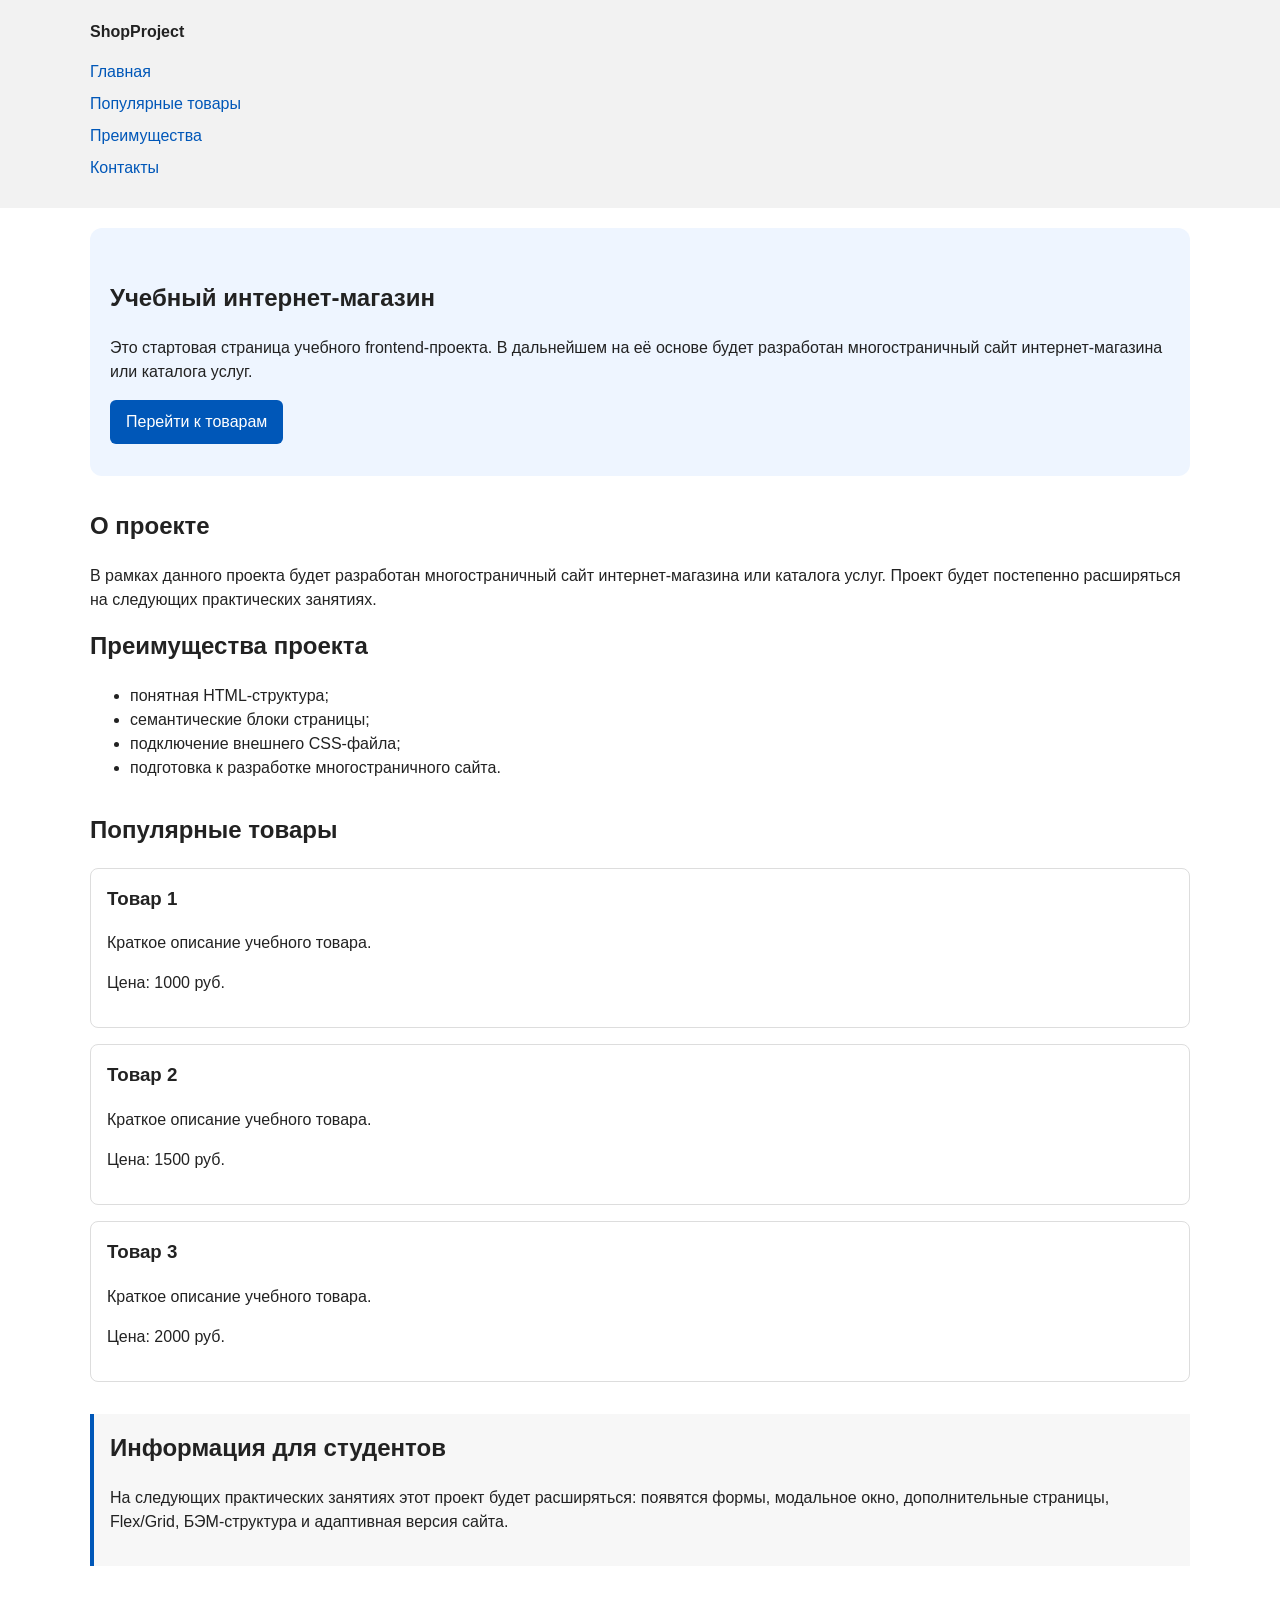
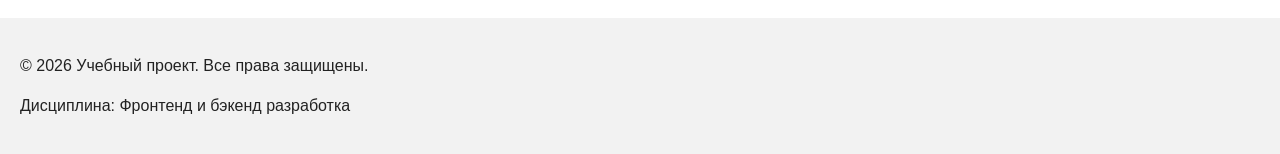
==== index.html @ 2867daa7 "feat: add semantic HTML structure and base CSS styles" ====
<!DOCTYPE html>
<html lang="ru">
<head>
  <meta charset="UTF-8">
  <meta name="viewport" content="width=device-width, initial-scale=1.0">
  <title>Учебный интернет-магазин</title>
  <link rel="stylesheet" href="css/style.css">
</head>
<body>

  <header>
    <div class="site-header">
      <a class="site-logo" href="index.html">ShopProject</a>
      <nav class="site-nav" aria-label="Основная навигация">
        <ul class="site-nav__list">
          <li><a href="index.html">Главная</a></li>
          <li><a href="#popular">Популярные товары</a></li>
          <li><a href="#advantages">Преимущества</a></li>
          <li><a href="#contacts">Контакты</a></li>
        </ul>
      </nav>
    </div>
  </header>

  <main>

    <section class="hero">
      <h1>Учебный интернет-магазин</h1>
      <p>
        Это стартовая страница учебного frontend-проекта.
        В дальнейшем на её основе будет разработан многостраничный сайт
        интернет-магазина или каталога услуг.
      </p>
      <a class="button" href="#popular">Перейти к товарам</a>
    </section>
    
    <section class="section">
      <h2>О проекте</h2>
      <p>
        В рамках данного проекта будет разработан многостраничный сайт
        интернет-магазина или каталога услуг. Проект будет постепенно
        расширяться на следующих практических занятиях.
      </p>

    <section class="section" id="advantages">
      <h2>Преимущества проекта</h2>
      <ul class="advantages-list">
        <li>понятная HTML-структура;</li>
        <li>семантические блоки страницы;</li>
        <li>подключение внешнего CSS-файла;</li>
        <li>подготовка к разработке многостраничного сайта.</li>
      </ul>
    </section>

    <section class="section" id="popular">
      <h2>Популярные товары</h2>

      <article class="product-card">
        <h3>Товар 1</h3>
        <p>Краткое описание учебного товара.</p>
        <p>Цена: 1000 руб.</p>
      </article>

      <article class="product-card">
        <h3>Товар 2</h3>
        <p>Краткое описание учебного товара.</p>
        <p>Цена: 1500 руб.</p>
      </article>

      <article class="product-card">
        <h3>Товар 3</h3>
        <p>Краткое описание учебного товара.</p>
        <p>Цена: 2000 руб.</p>
      </article>
    </section>

    <aside class="aside-info">
      <h2>Информация для студентов</h2>
      <p>
        На следующих практических занятиях этот проект будет расширяться:
        появятся формы, модальное окно, дополнительные страницы, Flex/Grid,
        БЭМ-структура и адаптивная версия сайта.
      </p>
    </aside>

  </main>

  <footer id="contacts">
    <p>&copy; 2026 Учебный проект. Все права защищены.</p>
    <p>Дисциплина: Фронтенд и бэкенд разработка</p>
  </footer>

</body>
</html>
---- css/style.css ----
/*
  Универсальное правило для всех элементов.
  border-box делает расчёт размеров более понятным:
  width включает content, padding и border.
*/
* {
  box-sizing: border-box;
}

/*
  Убираем стандартный внешний отступ браузера у body.
  Без этого вокруг страницы может появиться белая рамка.
*/
body {
  margin: 0;
  font-family: Arial, sans-serif;
  line-height: 1.5;
  color: #222222;
  background-color: #ffffff;
}

/*
  Задаём внутренние отступы для основных областей страницы.
*/
header,
main,
footer {
  padding: 20px;
}

/* Оформляем шапку страницы */
header {
  background-color: #f2f2f2;
}

/* Оформляем подвал страницы */
footer {
  background-color: #f2f2f2;
}


/* Ограничиваем ширину содержимого шапки */
.site-header {
  max-width: 1100px;
  margin: 0 auto;
}

/* Оформляем текстовый логотип */
.site-logo {
  font-weight: bold;
  text-decoration: none;
  color: #222222;
}

/* Убираем стандартные отступы и маркеры списка навигации */
.site-nav__list {
  padding: 0;
  margin: 16px 0 0;
  list-style: none;
}

/* Расстояние между пунктами меню */
.site-nav__list li {
  margin-bottom: 8px;
}

/* Оформляем ссылки меню */
.site-nav__list a {
  color: #0057b8;
  text-decoration: none;
}

/* Подчёркивание ссылки при наведении */
.site-nav__list a:hover {
  text-decoration: underline;
}


/* Hero-блок (первый экран) */
.hero {
  max-width: 1100px;
  margin: 0 auto 32px;
  padding: 32px 20px;
  background-color: #eef5ff;
  border-radius: 12px;
}

/* Общий класс для разделов страницы */
.section {
  max-width: 1100px;
  margin: 0 auto 32px;
}

/* Убираем лишний верхний отступ у заголовков разделов */
.section h2 {
  margin-top: 0;
}


.product-card {
  margin-bottom: 16px;
  padding: 16px;
  border: 1px solid #dddddd;
  border-radius: 8px;
  background-color: #ffffff;
}

.product-card h3 {
  margin-top: 0;
}

/* Кнопка-ссылка */
.button {
  display: inline-block;
  padding: 10px 16px;
  color: #ffffff;
  background-color: #0057b8;
  text-decoration: none;
  border-radius: 6px;
}

.button:hover {
  background-color: #003f86;
}

/* Блок дополнительной информации */
.aside-info {
  max-width: 1100px;
  margin: 0 auto 32px;
  padding: 16px;
  border-left: 4px solid #0057b8;
  background-color: #f7f7f7;
}
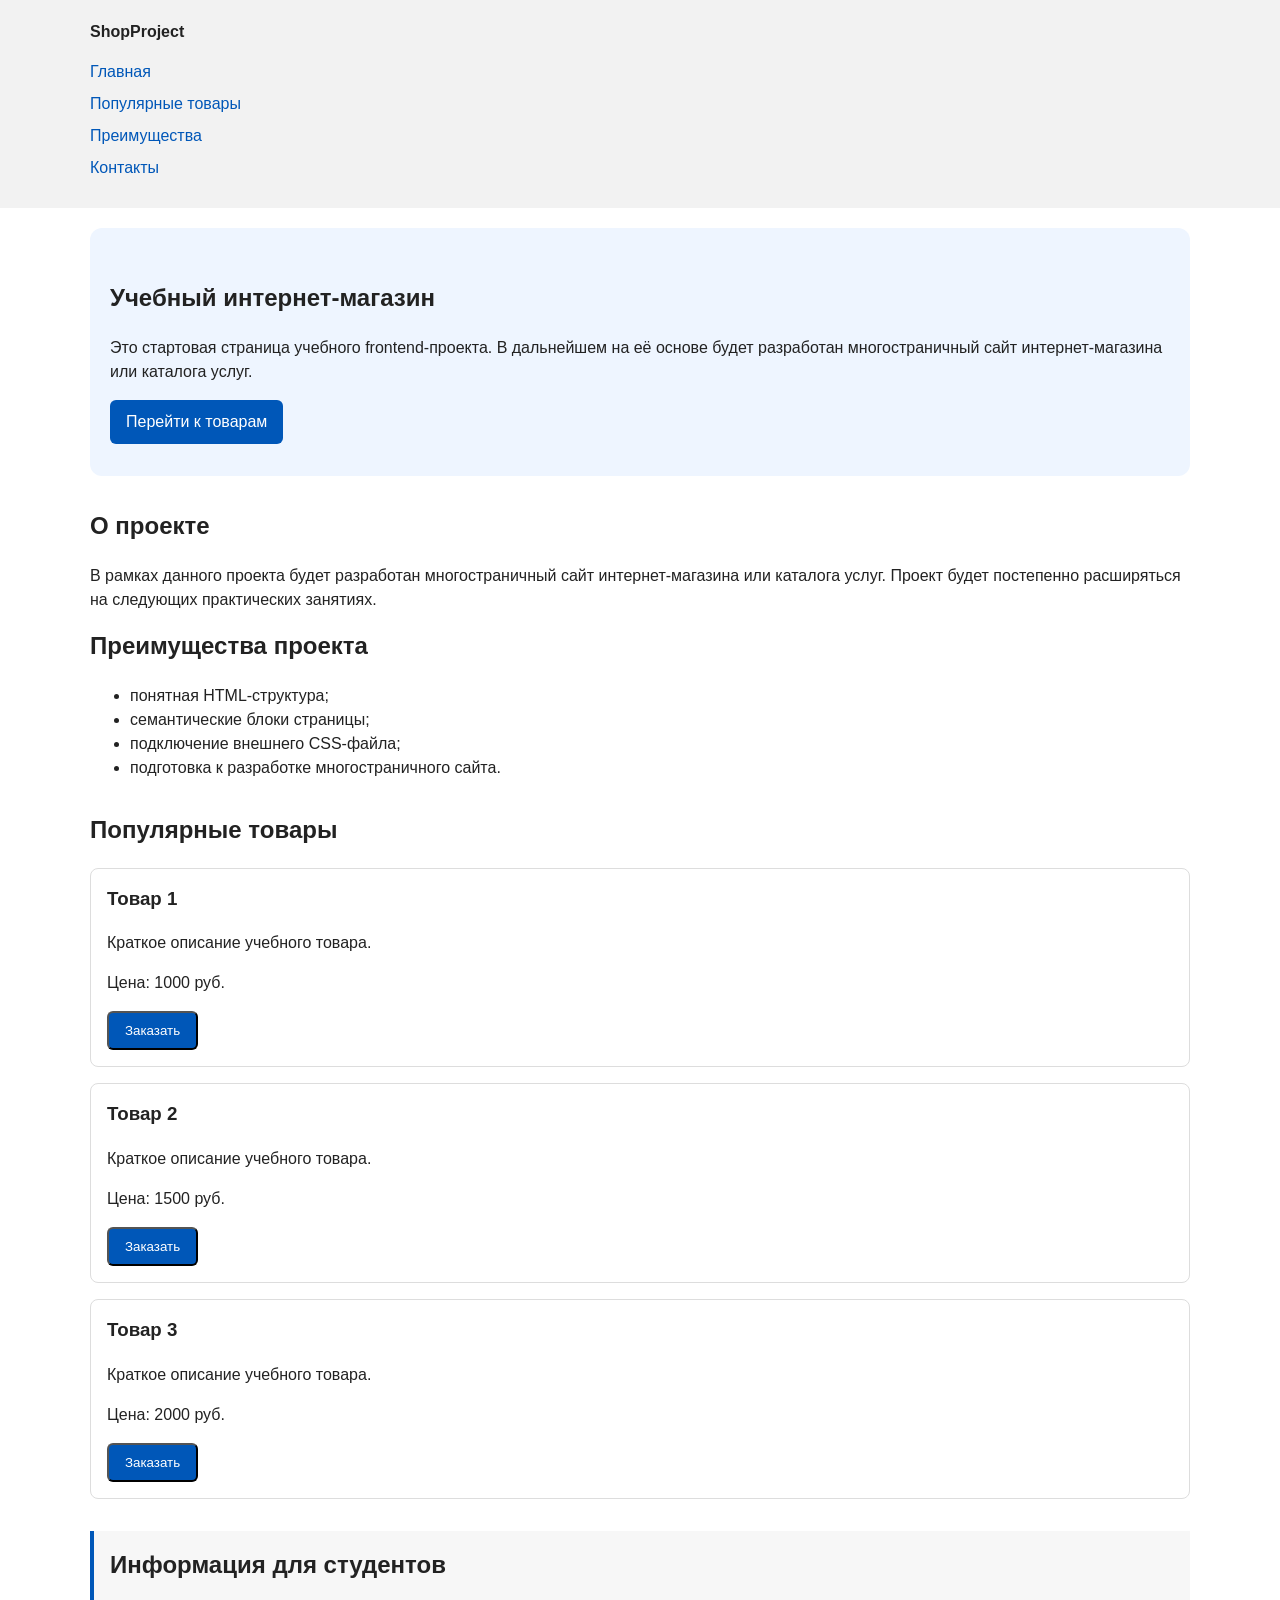
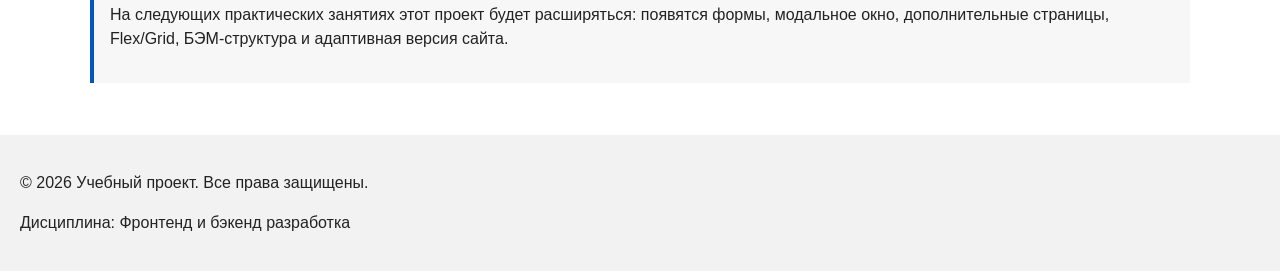
==== commit 625fadc0: "feat: add order form modal and validation" ====
--- a/index.html
+++ b/index.html
@@ -5,6 +5,7 @@
   <meta name="viewport" content="width=device-width, initial-scale=1.0">
   <title>Учебный интернет-магазин</title>
   <link rel="stylesheet" href="css/style.css">
+  <script src="js/main.js" defer></script>
 </head>
 <body>
 
@@ -55,22 +56,32 @@
     <section class="section" id="popular">
       <h2>Популярные товары</h2>
 
-      <article class="product-card">
+       <article class="product-card">
         <h3>Товар 1</h3>
         <p>Краткое описание учебного товара.</p>
         <p>Цена: 1000 руб.</p>
+        <button class="button product-card__button" type="button" data-product="Товар 1">
+          Заказать
+        </button>
+        
       </article>
 
       <article class="product-card">
         <h3>Товар 2</h3>
         <p>Краткое описание учебного товара.</p>
         <p>Цена: 1500 руб.</p>
+        <button class="button product-card__button" type="button" data-product="Товар 1">
+          Заказать
+        </button>
       </article>
 
       <article class="product-card">
         <h3>Товар 3</h3>
         <p>Краткое описание учебного товара.</p>
         <p>Цена: 2000 руб.</p>
+        <button class="button product-card__button" type="button" data-product="Товар 1">
+          Заказать
+        </button>
       </article>
     </section>
 
@@ -89,6 +100,103 @@
     <p>&copy; 2026 Учебный проект. Все права защищены.</p>
     <p>Дисциплина: Фронтенд и бэкенд разработка</p>
   </footer>
+    <dialog class="order-dialog" id="order-dialog" aria-labelledby="order-dialog-title">
+  <h2 id="order-dialog-title">Оформление заявки</h2>
+
+  <form class="order-form" id="order-form" action="#" method="post" novalidate>
+    <input id="selected-product" name="selected-product" type="hidden">
+
+    <div class="form-field">
+      <label for="order-name">Имя</label>
+      <input
+        id="order-name"
+        name="name"
+        type="text"
+        placeholder="Введите ваше имя"
+        minlength="2"
+        autocomplete="given-name"
+        required
+      >
+    </div>
+
+    <div class="form-field">
+      <label for="order-email">E-mail</label>
+      <input
+        id="order-email"
+        name="email"
+        type="email"
+        placeholder="example@mail.ru"
+        autocomplete="email"
+        required
+      >
+    </div>
+
+    <div class="form-field">
+      <label for="order-phone">Телефон</label>
+      <input
+        id="order-phone"
+        name="phone"
+        type="tel"
+        inputmode="tel"
+        placeholder="+7 (900) 000-00-00"
+        pattern="^\+7 \(\d{3}\) \d{3}-\d{2}-\d{2}$"
+        required
+      >
+      <small>Формат: +7 (900) 000-00-00</small>
+    </div>
+
+    <div class="form-field">
+      <label for="order-date">Дата связи</label>
+      <input
+        id="order-date"
+        name="date"
+        type="date"
+      >
+    </div>
+
+    <div class="form-field">
+      <label for="order-topic">Тема заявки</label>
+      <select id="order-topic" name="topic" required>
+        <option value="">Выберите тему</option>
+        <option value="product">Заказ товара</option>
+        <option value="consultation">Консультация</option>
+        <option value="delivery">Доставка</option>
+      </select>
+    </div>
+
+    <div class="form-field">
+      <label for="order-comment">Комментарий</label>
+      <textarea
+        id="order-comment"
+        name="comment"
+        rows="4"
+        placeholder="Укажите дополнительную информацию"
+      ></textarea>
+    </div>
+
+    <div class="form-field form-field--checkbox">
+      <label>
+        <input
+          id="order-agreement"
+          name="agreement"
+          type="checkbox"
+          required
+        >
+        Я согласен на обработку данных
+      </label>
+    </div>
+
+    <div class="form-actions">
+      <button type="button" id="close-order-dialog">Закрыть</button>
+      <button type="submit">Отправить заявку</button>
+    </div>
+  </form>
+</dialog>
+
+<p class="success-message" id="success-message" hidden>
+  Форма успешно отправлена!
+</p>
+ 
 
 </body>
 </html>
--- a/css/style.css
+++ b/css/style.css
@@ -130,4 +130,106 @@
   padding: 16px;
   border-left: 4px solid #0057b8;
   background-color: #f7f7f7;
-}+}
+
+/*
+  Модальное окно.
+  Элемент dialog сам умеет открываться поверх страницы.
+*/
+.order-dialog {
+  width: min(100% - 32px, 560px);
+  padding: 24px;
+  border: none;
+  border-radius: 12px;
+}
+
+/*
+  Затемнение фона за модальным окном.
+*/
+.order-dialog::backdrop {
+  background-color: rgba(0, 0, 0, 0.5);
+}
+
+/*
+  Поле формы.
+  Каждый блок получает нижний отступ.
+*/
+.form-field {
+  margin-bottom: 16px;
+}
+
+/*
+  Подпись поля.
+*/
+.form-field label {
+  display: block;
+  margin-bottom: 6px;
+}
+
+/*
+  Основные поля формы.
+*/
+.form-field input,
+.form-field select,
+.form-field textarea {
+  width: 100%;
+  padding: 10px 12px;
+  border: 1px solid #cccccc;
+  border-radius: 6px;
+  font: inherit;
+}
+
+/*
+  Checkbox не должен занимать всю ширину.
+*/
+.form-field input[type="checkbox"] {
+  width: auto;
+}
+
+/*
+  Подсказка под полем телефона.
+*/
+.form-field small {
+  display: block;
+  margin-top: 4px;
+  color: #666666;
+}
+
+/*
+  Видимый фокус для клавиатурной навигации.
+*/
+.form-field input:focus-visible,
+.form-field select:focus-visible,
+.form-field textarea:focus-visible,
+.form-actions button:focus-visible {
+  outline: 2px solid #0057b8;
+  outline-offset: 2px;
+}
+
+/*
+  Подсветка ошибочных полей.
+  Атрибут aria-invalid будет добавляться через JavaScript.
+*/
+[aria-invalid="true"] {
+  border-color: #b00020;
+}
+
+/*
+  Кнопки формы.
+*/
+.form-actions {
+  display: flex;
+  gap: 12px;
+  margin-top: 20px;
+}
+
+/*
+  Сообщение об успешной отправке.
+*/
+.success-message {
+  max-width: 1100px;
+  margin: 24px auto;
+  padding: 16px;
+  border-left: 4px solid #168a2f;
+  background-color: #eefaf0;
+}
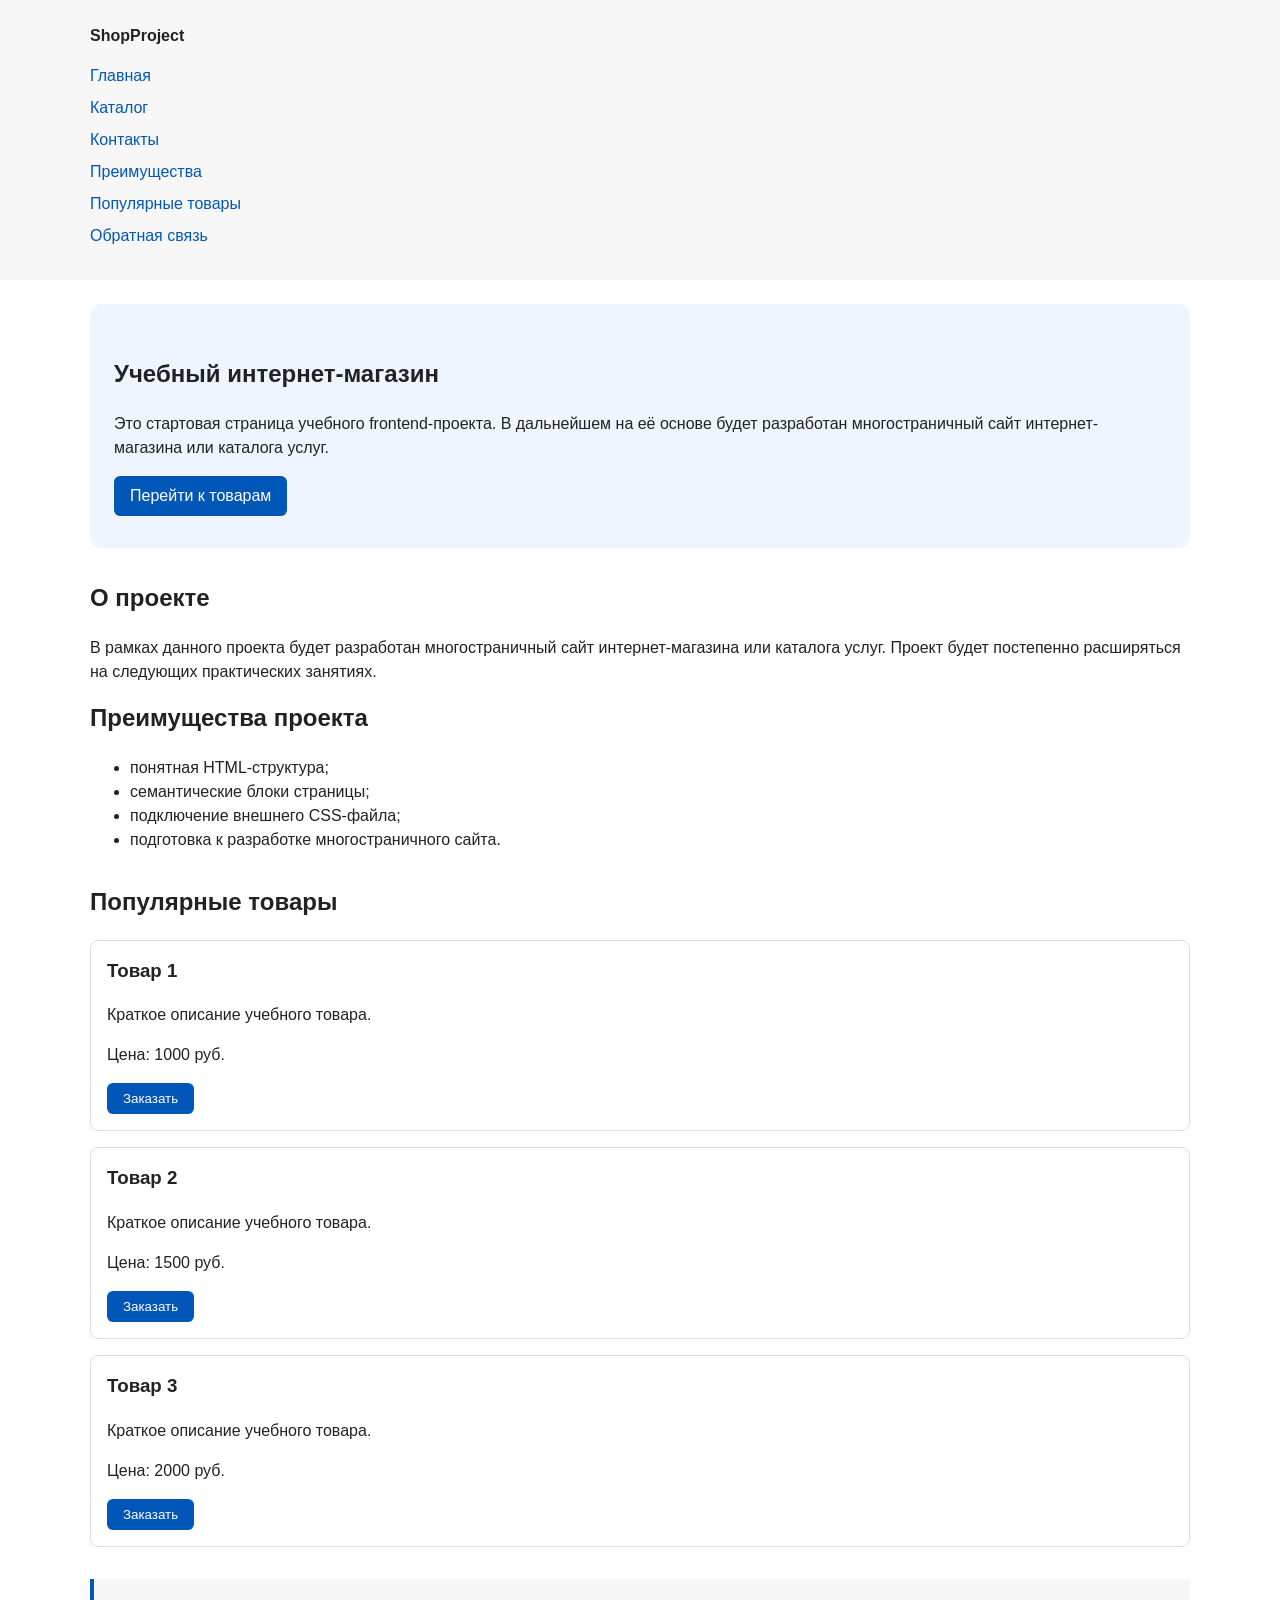
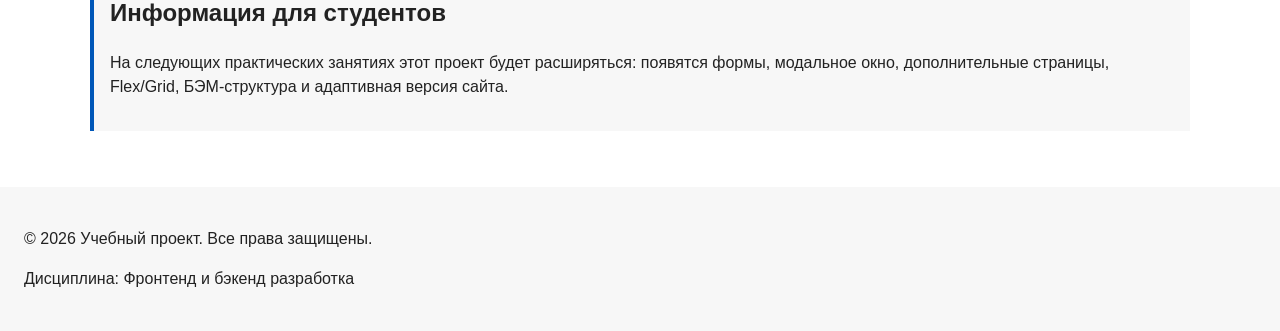
==== commit 1bc1c158: "feat: add multi-page structure navigation and anchors" ====
--- a/index.html
+++ b/index.html
@@ -6,6 +6,10 @@
   <title>Учебный интернет-магазин</title>
   <link rel="stylesheet" href="css/style.css">
   <script src="js/main.js" defer></script>
+  <meta property="og:type" content="website">
+  <meta property="og:title" content="Учебный интернет-магазин">
+  <meta property="og:description" content="Учебный frontend-проект интернет-магазина.">
+  <meta property="og:image" content="https://username.github.io/kr1-html-css-shop/images/preview.jpg">
 </head>
 <body>
 
@@ -15,9 +19,11 @@
       <nav class="site-nav" aria-label="Основная навигация">
         <ul class="site-nav__list">
           <li><a href="index.html">Главная</a></li>
-          <li><a href="#popular">Популярные товары</a></li>
-          <li><a href="#advantages">Преимущества</a></li>
-          <li><a href="#contacts">Контакты</a></li>
+          <li><a href="catalog.html">Каталог</a></li>
+          <li><a href="contacts.html">Контакты</a></li>
+          <li><a href="index.html#advantages">Преимущества</a></li>
+          <li><a href="index.html#popular">Популярные товары</a></li>
+          <li><a href="index.html#contacts">Обратная связь</a></li>
         </ul>
       </nav>
     </div>
--- a/css/style.css
+++ b/css/style.css
@@ -1,235 +1,283 @@
-/*
-  Универсальное правило для всех элементов.
-  border-box делает расчёт размеров более понятным:
-  width включает content, padding и border.
-*/
+/* ===================================
+   1. Переменные проекта
+   =================================== */
+
+:root {
+  /* Основные цвета */
+  --color-bg: #ffffff;
+  --color-text: #222222;
+  --color-muted: #666666;
+  --color-primary: #0057b8;
+  --color-primary-dark: #003f86;
+  --color-border: #dddddd;
+  --color-surface: #f7f7f7;
+  --color-surface-accent: #eef5ff;
+  --color-danger: #b00020;
+  --color-success: #168a2f;
+  --color-success-bg: #eefaf0;
+  --color-white: #ffffff;
+
+  /* Отступы */
+  --space-xs: 4px;
+  --space-sm: 8px;
+  --space-md: 16px;
+  --space-lg: 24px;
+  --space-xl: 32px;
+
+  /* Скругления */
+  --radius-sm: 6px;
+  --radius-md: 8px;
+  --radius-lg: 12px;
+
+  /* Размеры */
+  --container-width: 1100px;
+}
+
+/* ===================================
+   2. Базовые стили
+   =================================== */
+
 * {
   box-sizing: border-box;
 }
 
-/*
-  Убираем стандартный внешний отступ браузера у body.
-  Без этого вокруг страницы может появиться белая рамка.
-*/
 body {
   margin: 0;
   font-family: Arial, sans-serif;
   line-height: 1.5;
-  color: #222222;
-  background-color: #ffffff;
-}
-
-/*
-  Задаём внутренние отступы для основных областей страницы.
-*/
+  color: var(--color-text);
+  background-color: var(--color-bg);
+}
+
 header,
 main,
 footer {
-  padding: 20px;
-}
-
-/* Оформляем шапку страницы */
+  padding: var(--space-lg);
+}
+
 header {
-  background-color: #f2f2f2;
-}
-
-/* Оформляем подвал страницы */
+  background-color: var(--color-surface);
+}
+
 footer {
-  background-color: #f2f2f2;
-}
-
-
-/* Ограничиваем ширину содержимого шапки */
+  background-color: var(--color-surface);
+}
+
+/* ===================================
+   3. Общие элементы интерфейса
+   =================================== */
+
+a {
+  color: var(--color-primary);
+}
+
+a:hover {
+  color: var(--color-primary-dark);
+}
+
+a:focus-visible {
+  outline: 2px solid var(--color-primary);
+  outline-offset: 3px;
+}
+
+.button {
+  display: inline-block;
+  padding: var(--space-sm) var(--space-md);
+  color: var(--color-white);
+  background-color: var(--color-primary);
+  text-decoration: none;
+  border: none;
+  border-radius: var(--radius-sm);
+  cursor: pointer;
+}
+
+.button:hover {
+  background-color: var(--color-primary-dark);
+}
+
+.button:focus-visible {
+  outline: 2px solid var(--color-primary);
+  outline-offset: 3px;
+}
+
+.button:disabled {
+  opacity: 0.6;
+  cursor: not-allowed;
+}
+
+/* ===================================
+   4. Компоненты страницы
+   =================================== */
+
 .site-header {
-  max-width: 1100px;
+  max-width: var(--container-width);
   margin: 0 auto;
 }
 
-/* Оформляем текстовый логотип */
 .site-logo {
   font-weight: bold;
   text-decoration: none;
-  color: #222222;
-}
-
-/* Убираем стандартные отступы и маркеры списка навигации */
+  color: var(--color-text);
+}
+
 .site-nav__list {
   padding: 0;
-  margin: 16px 0 0;
+  margin: var(--space-md) 0 0;
   list-style: none;
 }
 
-/* Расстояние между пунктами меню */
 .site-nav__list li {
-  margin-bottom: 8px;
-}
-
-/* Оформляем ссылки меню */
+  margin-bottom: var(--space-sm);
+}
+
 .site-nav__list a {
-  color: #0057b8;
+  color: var(--color-primary);
   text-decoration: none;
 }
 
-/* Подчёркивание ссылки при наведении */
 .site-nav__list a:hover {
   text-decoration: underline;
 }
 
-
-/* Hero-блок (первый экран) */
 .hero {
-  max-width: 1100px;
-  margin: 0 auto 32px;
-  padding: 32px 20px;
-  background-color: #eef5ff;
-  border-radius: 12px;
-}
-
-/* Общий класс для разделов страницы */
+  max-width: var(--container-width);
+  margin: 0 auto var(--space-xl);
+  padding: var(--space-xl) var(--space-lg);
+  background-color: var(--color-surface-accent);
+  border-radius: var(--radius-lg);
+}
+
 .section {
-  max-width: 1100px;
-  margin: 0 auto 32px;
-}
-
-/* Убираем лишний верхний отступ у заголовков разделов */
+  max-width: var(--container-width);
+  margin: 0 auto var(--space-xl);
+}
+
 .section h2 {
   margin-top: 0;
 }
 
-
 .product-card {
-  margin-bottom: 16px;
-  padding: 16px;
-  border: 1px solid #dddddd;
-  border-radius: 8px;
-  background-color: #ffffff;
+  margin-bottom: var(--space-md);
+  padding: var(--space-md);
+  border: 1px solid var(--color-border);
+  border-radius: var(--radius-md);
+  background-color: var(--color-bg);
+}
+
+.product-card:hover {
+  border-color: var(--color-primary);
 }
 
 .product-card h3 {
   margin-top: 0;
 }
 
-/* Кнопка-ссылка */
-.button {
-  display: inline-block;
-  padding: 10px 16px;
-  color: #ffffff;
-  background-color: #0057b8;
-  text-decoration: none;
-  border-radius: 6px;
-}
-
-.button:hover {
-  background-color: #003f86;
-}
-
-/* Блок дополнительной информации */
 .aside-info {
-  max-width: 1100px;
-  margin: 0 auto 32px;
-  padding: 16px;
-  border-left: 4px solid #0057b8;
-  background-color: #f7f7f7;
-}
-
-/*
-  Модальное окно.
-  Элемент dialog сам умеет открываться поверх страницы.
-*/
+  max-width: var(--container-width);
+  margin: 0 auto var(--space-xl);
+  padding: var(--space-md);
+  border-left: 4px solid var(--color-primary);
+  background-color: var(--color-surface);
+}
+
+/* ===================================
+   5. Форма и модальное окно
+   =================================== */
+
 .order-dialog {
   width: min(100% - 32px, 560px);
-  padding: 24px;
+  padding: var(--space-lg);
   border: none;
-  border-radius: 12px;
-}
-
-/*
-  Затемнение фона за модальным окном.
-*/
+  border-radius: var(--radius-lg);
+}
+
 .order-dialog::backdrop {
   background-color: rgba(0, 0, 0, 0.5);
 }
 
-/*
-  Поле формы.
-  Каждый блок получает нижний отступ.
-*/
 .form-field {
-  margin-bottom: 16px;
-}
-
-/*
-  Подпись поля.
-*/
+  margin-bottom: var(--space-md);
+}
+
 .form-field label {
   display: block;
-  margin-bottom: 6px;
-}
-
-/*
-  Основные поля формы.
-*/
+  margin-bottom: var(--space-xs);
+}
+
 .form-field input,
 .form-field select,
 .form-field textarea {
   width: 100%;
   padding: 10px 12px;
-  border: 1px solid #cccccc;
-  border-radius: 6px;
+  border: 1px solid var(--color-border);
+  border-radius: var(--radius-sm);
   font: inherit;
 }
 
-/*
-  Checkbox не должен занимать всю ширину.
-*/
 .form-field input[type="checkbox"] {
   width: auto;
 }
 
-/*
-  Подсказка под полем телефона.
-*/
 .form-field small {
   display: block;
-  margin-top: 4px;
-  color: #666666;
-}
-
-/*
-  Видимый фокус для клавиатурной навигации.
-*/
+  margin-top: var(--space-xs);
+  color: var(--color-muted);
+}
+
+.form-field input:hover,
+.form-field select:hover,
+.form-field textarea:hover {
+  border-color: var(--color-primary);
+}
+
 .form-field input:focus-visible,
 .form-field select:focus-visible,
 .form-field textarea:focus-visible,
 .form-actions button:focus-visible {
-  outline: 2px solid #0057b8;
-  outline-offset: 2px;
-}
-
-/*
-  Подсветка ошибочных полей.
-  Атрибут aria-invalid будет добавляться через JavaScript.
-*/
+  outline: 2px solid var(--color-primary);
+  outline-offset: 3px;
+}
+
 [aria-invalid="true"] {
-  border-color: #b00020;
-}
-
-/*
-  Кнопки формы.
-*/
+  border-color: var(--color-danger);
+}
+
 .form-actions {
   display: flex;
   gap: 12px;
-  margin-top: 20px;
-}
-
-/*
-  Сообщение об успешной отправке.
-*/
+  margin-top: var(--space-lg);
+}
+
 .success-message {
-  max-width: 1100px;
-  margin: 24px auto;
-  padding: 16px;
-  border-left: 4px solid #168a2f;
-  background-color: #eefaf0;
-}
+  max-width: var(--container-width);
+  margin: var(--space-lg) auto;
+  padding: var(--space-md);
+  border-left: 4px solid var(--color-success);
+  background-color: var(--color-success-bg);
+}
+
+.breadcrumbs {
+  max-width: var(--container-width);
+  margin: 0 auto var(--space-md);
+  font-size: 14px;
+  color: var(--color-muted);
+}
+
+.breadcrumbs a {
+  color: var(--color-primary);
+}
+
+.breadcrumbs span::before {
+  content: " / ";
+  color: var(--color-muted);
+}
+
+
+html {
+  scroll-behavior: smooth;
+}
+
+:target {
+  outline: 2px dashed var(--color-primary);
+  outline-offset: 4px;
+}
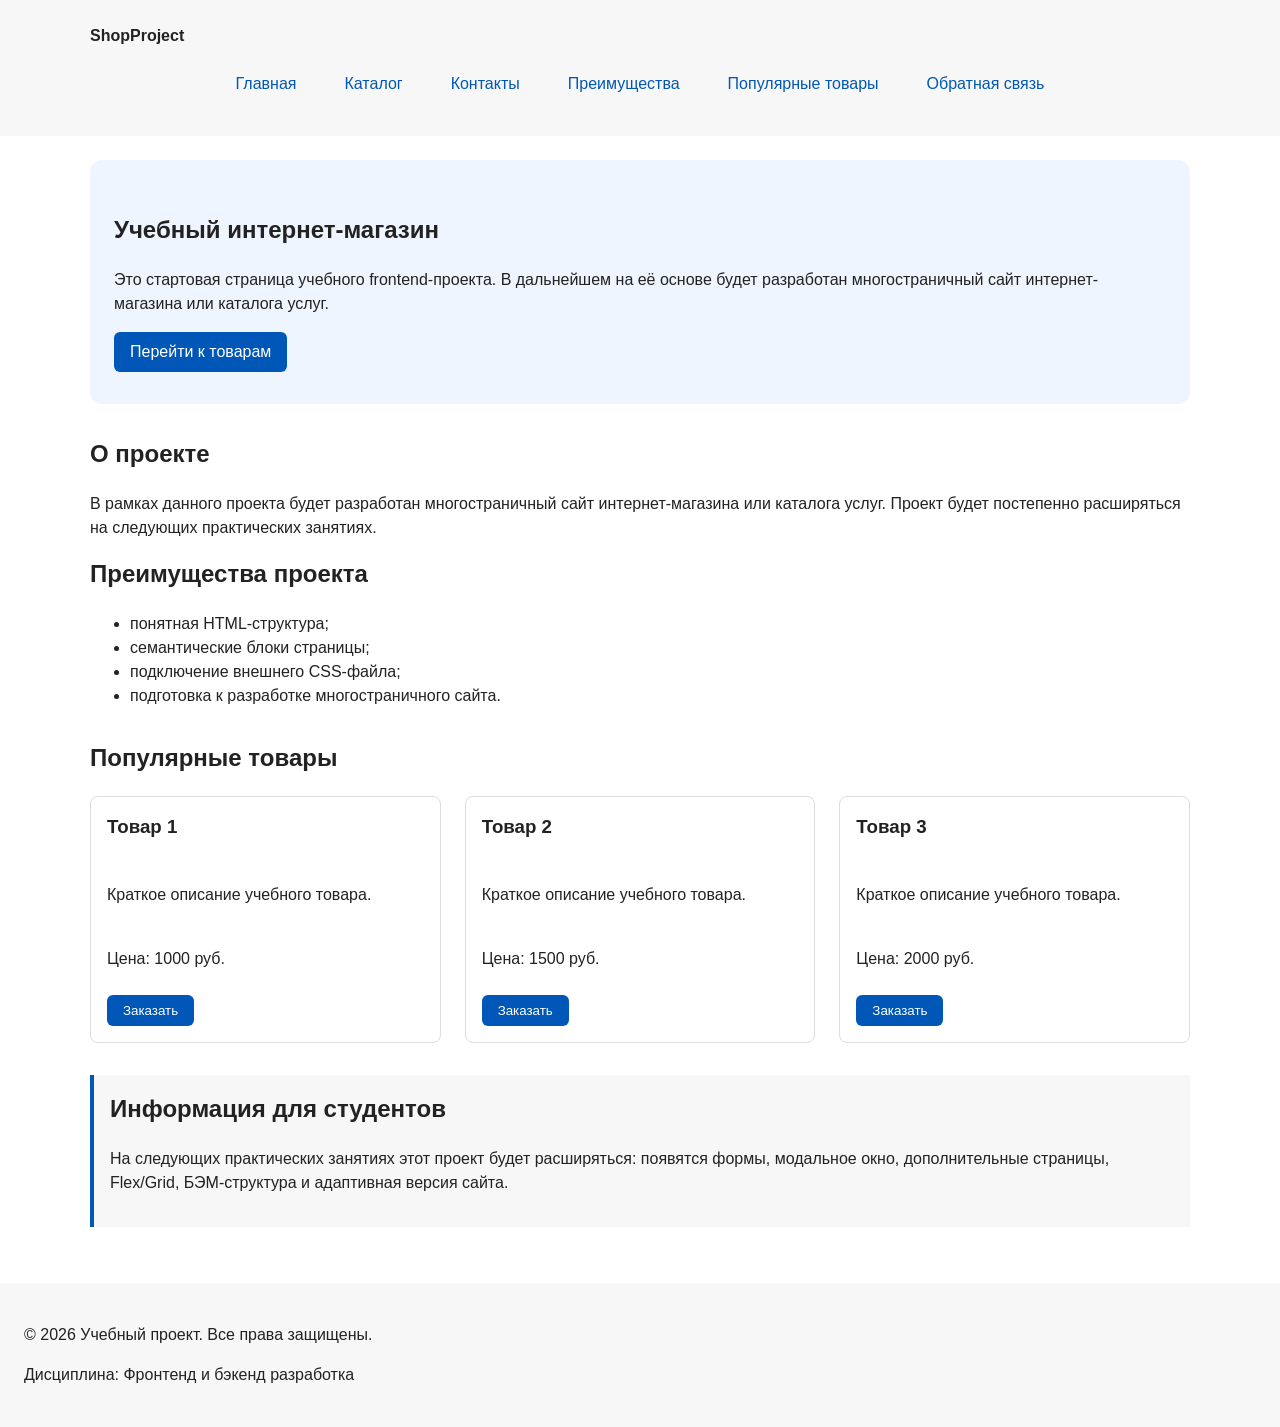
==== commit f2820398: "feat: add flex navigation and grid catalog layout" ====
--- a/index.html
+++ b/index.html
@@ -62,33 +62,34 @@
     <section class="section" id="popular">
       <h2>Популярные товары</h2>
 
-       <article class="product-card">
-        <h3>Товар 1</h3>
-        <p>Краткое описание учебного товара.</p>
-        <p>Цена: 1000 руб.</p>
-        <button class="button product-card__button" type="button" data-product="Товар 1">
-          Заказать
-        </button>
-        
-      </article>
-
-      <article class="product-card">
-        <h3>Товар 2</h3>
-        <p>Краткое описание учебного товара.</p>
-        <p>Цена: 1500 руб.</p>
-        <button class="button product-card__button" type="button" data-product="Товар 1">
-          Заказать
-        </button>
-      </article>
-
-      <article class="product-card">
-        <h3>Товар 3</h3>
-        <p>Краткое описание учебного товара.</p>
-        <p>Цена: 2000 руб.</p>
-        <button class="button product-card__button" type="button" data-product="Товар 1">
-          Заказать
-        </button>
-      </article>
+      <div class="products-grid">
+        <article class="product-card">
+          <h3>Товар 1</h3>
+          <p>Краткое описание учебного товара.</p>
+          <p>Цена: 1000 руб.</p>
+          <button class="button product-card__button" type="button" data-product="Товар 1">
+            Заказать
+          </button>
+        </article>
+      
+        <article class="product-card">
+          <h3>Товар 2</h3>
+          <p>Краткое описание учебного товара.</p>
+          <p>Цена: 1500 руб.</p>
+          <button class="button product-card__button" type="button" data-product="Товар 2">
+            Заказать
+          </button>
+        </article>
+      
+        <article class="product-card">
+          <h3>Товар 3</h3>
+          <p>Краткое описание учебного товара.</p>
+          <p>Цена: 2000 руб.</p>
+          <button class="button product-card__button" type="button" data-product="Товар 3">
+            Заказать
+          </button>
+        </article>
+      </div>
     </section>
 
     <aside class="aside-info">
--- a/css/style.css
+++ b/css/style.css
@@ -121,6 +121,11 @@
 }
 
 .site-nav__list {
+  display: flex;
+  flex-wrap: wrap;
+  justify-content: center;
+  align-items: center;
+  gap: var(--space-md);
   padding: 0;
   margin: var(--space-md) 0 0;
   list-style: none;
@@ -131,12 +136,16 @@
 }
 
 .site-nav__list a {
+  display: inline-block;
+  padding: var(--space-sm) var(--space-md);
   color: var(--color-primary);
   text-decoration: none;
+  border-radius: var(--radius-sm);
 }
 
 .site-nav__list a:hover {
-  text-decoration: underline;
+  color: var(--color-white);
+  background-color: var(--color-primary);
 }
 
 .hero {
@@ -157,11 +166,19 @@
 }
 
 .product-card {
-  margin-bottom: var(--space-md);
+  display: flex;
+  flex-direction: column;
+  gap: var(--space-sm);
+  margin-bottom: 0;
   padding: var(--space-md);
   border: 1px solid var(--color-border);
   border-radius: var(--radius-md);
   background-color: var(--color-bg);
+}
+
+.product-card .button {
+  margin-top: auto;
+  align-self: flex-start;
 }
 
 .product-card:hover {
@@ -281,3 +298,59 @@
   outline: 2px dashed var(--color-primary);
   outline-offset: 4px;
 }
+
+.products-grid {
+  display: grid;
+  grid-template-columns: repeat(3, 1fr);
+  gap: var(--space-lg);
+}
+
+.catalog-layout {
+  max-width: var(--container-width);
+  margin: 0 auto var(--space-xl);
+  display: grid;
+  grid-template-columns: 260px 1fr;
+  grid-template-areas: "filters products";
+  gap: var(--space-lg);
+}
+
+.catalog-filters {
+  grid-area: filters;
+  padding: var(--space-md);
+  border: 1px solid var(--color-border);
+  border-radius: var(--radius-md);
+  background-color: var(--color-surface);
+}
+
+.catalog-products {
+  grid-area: products;
+}
+
+.filters-form {
+  display: grid;
+  gap: var(--space-md);
+}
+
+.filters-form fieldset {
+  margin: 0;
+  padding: var(--space-md);
+  border: 1px solid var(--color-border);
+  border-radius: var(--radius-sm);
+}
+
+.filters-form legend {
+  font-weight: 700;
+}
+
+.filters-form label {
+  display: block;
+  margin-bottom: var(--space-sm);
+}
+
+.filters-form input[type="number"] {
+  width: 100%;
+  padding: 8px 10px;
+  border: 1px solid var(--color-border);
+  border-radius: var(--radius-sm);
+  font: inherit;
+}
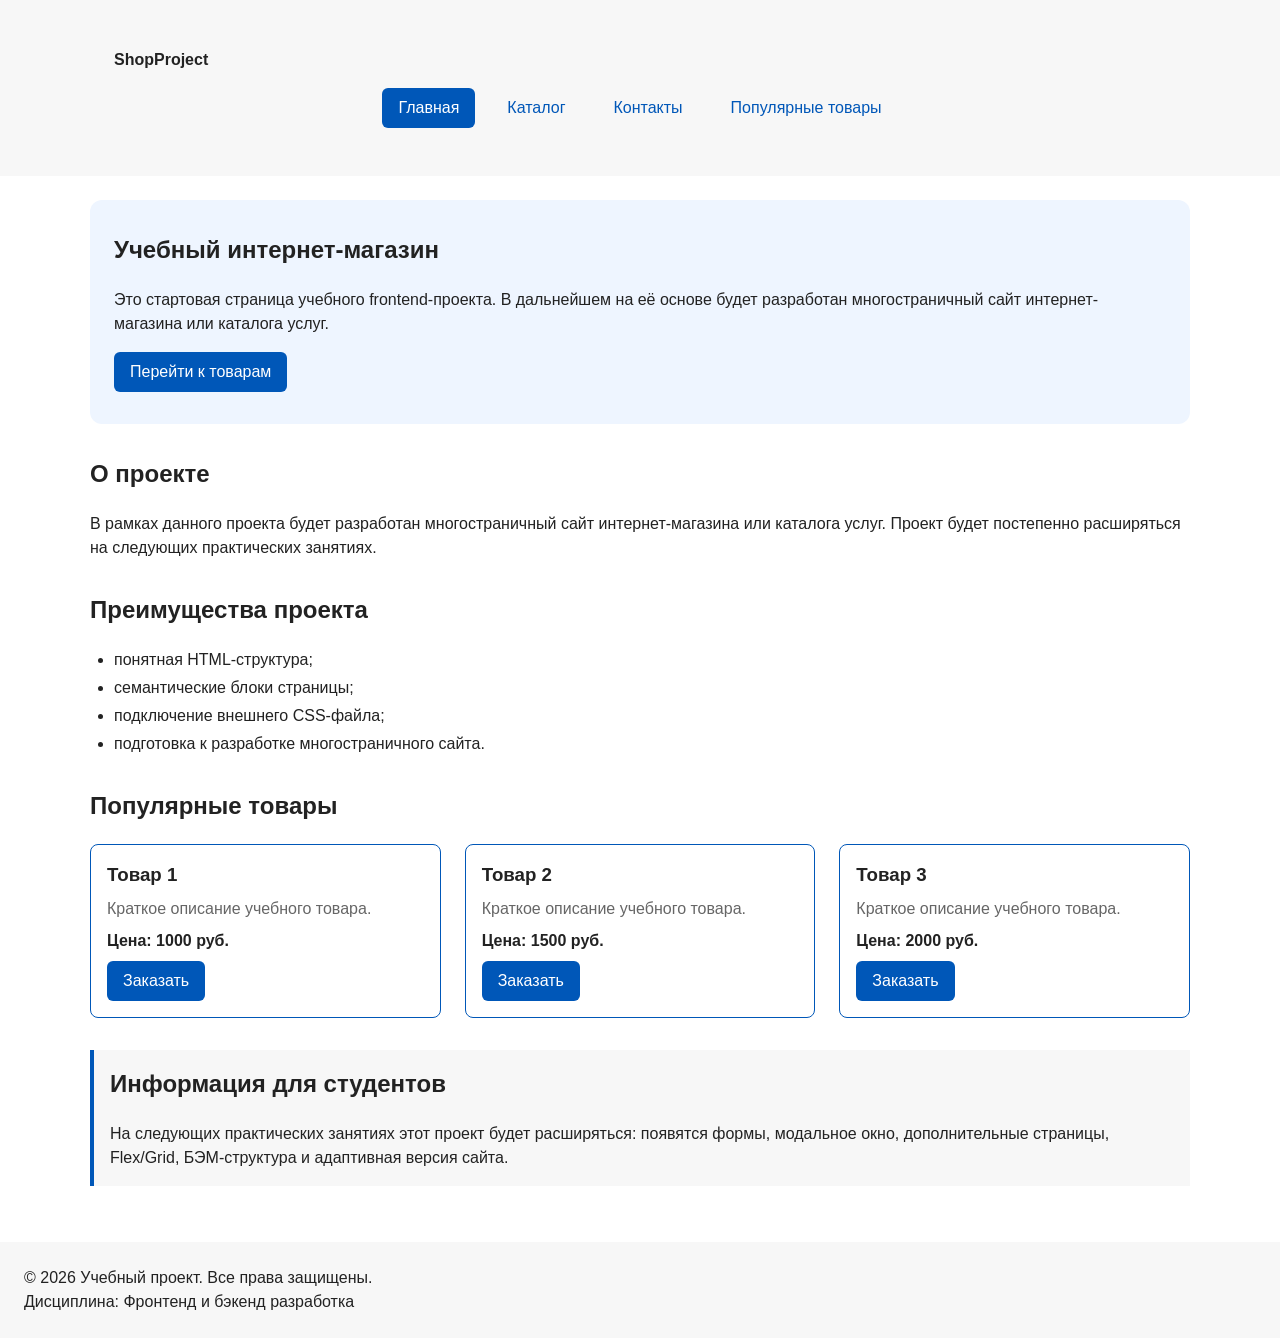
==== commit a346f845: "refactor: apply BEM naming to CSS classes" ====
--- a/index.html
+++ b/index.html
@@ -3,27 +3,35 @@
 <head>
   <meta charset="UTF-8">
   <meta name="viewport" content="width=device-width, initial-scale=1.0">
+  <meta name="description" content="Главная страница учебного интернет-магазина: преимущества проекта, популярные товары и форма заявки.">
   <title>Учебный интернет-магазин</title>
   <link rel="stylesheet" href="css/style.css">
   <script src="js/main.js" defer></script>
   <meta property="og:type" content="website">
   <meta property="og:title" content="Учебный интернет-магазин">
   <meta property="og:description" content="Учебный frontend-проект интернет-магазина.">
-  <meta property="og:image" content="https://username.github.io/kr1-html-css-shop/images/preview.jpg">
+  <meta property="og:image" content="https://egorshishlovttt.github.io/kr1-html-css-shop/images/preview.jpg">
 </head>
 <body>
 
-  <header>
-    <div class="site-header">
-      <a class="site-logo" href="index.html">ShopProject</a>
+  <header class="site-header">
+    <div class="site-header__inner">
+      <a class="site-header__logo" href="index.html">ShopProject</a>
+
       <nav class="site-nav" aria-label="Основная навигация">
         <ul class="site-nav__list">
-          <li><a href="index.html">Главная</a></li>
-          <li><a href="catalog.html">Каталог</a></li>
-          <li><a href="contacts.html">Контакты</a></li>
-          <li><a href="index.html#advantages">Преимущества</a></li>
-          <li><a href="index.html#popular">Популярные товары</a></li>
-          <li><a href="index.html#contacts">Обратная связь</a></li>
+          <li class="site-nav__item">
+            <a class="site-nav__link site-nav__link--active" href="index.html" aria-current="page">Главная</a>
+          </li>
+          <li class="site-nav__item">
+            <a class="site-nav__link" href="catalog.html">Каталог</a>
+          </li>
+          <li class="site-nav__item">
+            <a class="site-nav__link" href="contacts.html">Контакты</a>
+          </li>
+          <li class="site-nav__item">
+            <a class="site-nav__link" href="index.html#popular">Популярные товары</a>
+          </li>
         </ul>
       </nav>
     </div>
@@ -32,60 +40,61 @@
   <main>
 
     <section class="hero">
-      <h1>Учебный интернет-магазин</h1>
-      <p>
+      <h1 class="hero__title">Учебный интернет-магазин</h1>
+      <p class="hero__text">
         Это стартовая страница учебного frontend-проекта.
         В дальнейшем на её основе будет разработан многостраничный сайт
         интернет-магазина или каталога услуг.
       </p>
-      <a class="button" href="#popular">Перейти к товарам</a>
-    </section>
-    
+      <a class="button button--primary" href="#popular">Перейти к товарам</a>
+    </section>
+
     <section class="section">
-      <h2>О проекте</h2>
+      <h2 class="section__title">О проекте</h2>
       <p>
         В рамках данного проекта будет разработан многостраничный сайт
         интернет-магазина или каталога услуг. Проект будет постепенно
         расширяться на следующих практических занятиях.
       </p>
+    </section>
 
     <section class="section" id="advantages">
-      <h2>Преимущества проекта</h2>
+      <h2 class="section__title">Преимущества проекта</h2>
       <ul class="advantages-list">
-        <li>понятная HTML-структура;</li>
-        <li>семантические блоки страницы;</li>
-        <li>подключение внешнего CSS-файла;</li>
-        <li>подготовка к разработке многостраничного сайта.</li>
+        <li class="advantages-list__item">понятная HTML-структура;</li>
+        <li class="advantages-list__item">семантические блоки страницы;</li>
+        <li class="advantages-list__item">подключение внешнего CSS-файла;</li>
+        <li class="advantages-list__item">подготовка к разработке многостраничного сайта.</li>
       </ul>
     </section>
 
     <section class="section" id="popular">
-      <h2>Популярные товары</h2>
+      <h2 class="section__title">Популярные товары</h2>
 
       <div class="products-grid">
-        <article class="product-card">
-          <h3>Товар 1</h3>
-          <p>Краткое описание учебного товара.</p>
-          <p>Цена: 1000 руб.</p>
-          <button class="button product-card__button" type="button" data-product="Товар 1">
+        <article class="product-card product-card--featured">
+          <h3 class="product-card__title">Товар 1</h3>
+          <p class="product-card__description">Краткое описание учебного товара.</p>
+          <p class="product-card__price">Цена: 1000 руб.</p>
+          <button class="button button--primary product-card__button" type="button" data-product="Товар 1">
             Заказать
           </button>
         </article>
-      
-        <article class="product-card">
-          <h3>Товар 2</h3>
-          <p>Краткое описание учебного товара.</p>
-          <p>Цена: 1500 руб.</p>
-          <button class="button product-card__button" type="button" data-product="Товар 2">
+
+        <article class="product-card product-card--featured">
+          <h3 class="product-card__title">Товар 2</h3>
+          <p class="product-card__description">Краткое описание учебного товара.</p>
+          <p class="product-card__price">Цена: 1500 руб.</p>
+          <button class="button button--primary product-card__button" type="button" data-product="Товар 2">
             Заказать
           </button>
         </article>
-      
-        <article class="product-card">
-          <h3>Товар 3</h3>
-          <p>Краткое описание учебного товара.</p>
-          <p>Цена: 2000 руб.</p>
-          <button class="button product-card__button" type="button" data-product="Товар 3">
+
+        <article class="product-card product-card--featured">
+          <h3 class="product-card__title">Товар 3</h3>
+          <p class="product-card__description">Краткое описание учебного товара.</p>
+          <p class="product-card__price">Цена: 2000 руб.</p>
+          <button class="button button--primary product-card__button" type="button" data-product="Товар 3">
             Заказать
           </button>
         </article>
@@ -93,8 +102,8 @@
     </section>
 
     <aside class="aside-info">
-      <h2>Информация для студентов</h2>
-      <p>
+      <h2 class="aside-info__title">Информация для студентов</h2>
+      <p class="aside-info__text">
         На следующих практических занятиях этот проект будет расширяться:
         появятся формы, модальное окно, дополнительные страницы, Flex/Grid,
         БЭМ-структура и адаптивная версия сайта.
@@ -103,107 +112,113 @@
 
   </main>
 
-  <footer id="contacts">
-    <p>&copy; 2026 Учебный проект. Все права защищены.</p>
-    <p>Дисциплина: Фронтенд и бэкенд разработка</p>
+  <footer class="site-footer" id="contacts">
+    <p class="site-footer__text">&copy; 2026 Учебный проект. Все права защищены.</p>
+    <p class="site-footer__text">Дисциплина: Фронтенд и бэкенд разработка</p>
   </footer>
-    <dialog class="order-dialog" id="order-dialog" aria-labelledby="order-dialog-title">
-  <h2 id="order-dialog-title">Оформление заявки</h2>
-
-  <form class="order-form" id="order-form" action="#" method="post" novalidate>
-    <input id="selected-product" name="selected-product" type="hidden">
-
-    <div class="form-field">
-      <label for="order-name">Имя</label>
-      <input
-        id="order-name"
-        name="name"
-        type="text"
-        placeholder="Введите ваше имя"
-        minlength="2"
-        autocomplete="given-name"
-        required
-      >
-    </div>
-
-    <div class="form-field">
-      <label for="order-email">E-mail</label>
-      <input
-        id="order-email"
-        name="email"
-        type="email"
-        placeholder="example@mail.ru"
-        autocomplete="email"
-        required
-      >
-    </div>
-
-    <div class="form-field">
-      <label for="order-phone">Телефон</label>
-      <input
-        id="order-phone"
-        name="phone"
-        type="tel"
-        inputmode="tel"
-        placeholder="+7 (900) 000-00-00"
-        pattern="^\+7 \(\d{3}\) \d{3}-\d{2}-\d{2}$"
-        required
-      >
-      <small>Формат: +7 (900) 000-00-00</small>
-    </div>
-
-    <div class="form-field">
-      <label for="order-date">Дата связи</label>
-      <input
-        id="order-date"
-        name="date"
-        type="date"
-      >
-    </div>
-
-    <div class="form-field">
-      <label for="order-topic">Тема заявки</label>
-      <select id="order-topic" name="topic" required>
-        <option value="">Выберите тему</option>
-        <option value="product">Заказ товара</option>
-        <option value="consultation">Консультация</option>
-        <option value="delivery">Доставка</option>
-      </select>
-    </div>
-
-    <div class="form-field">
-      <label for="order-comment">Комментарий</label>
-      <textarea
-        id="order-comment"
-        name="comment"
-        rows="4"
-        placeholder="Укажите дополнительную информацию"
-      ></textarea>
-    </div>
-
-    <div class="form-field form-field--checkbox">
-      <label>
+
+  <dialog class="order-dialog" id="order-dialog" aria-labelledby="order-dialog-title">
+    <h2 class="order-dialog__title" id="order-dialog-title">Оформление заявки</h2>
+
+    <form class="order-form" id="order-form" action="#" method="post" novalidate>
+      <input id="selected-product" name="selected-product" type="hidden">
+
+      <div class="order-form__field">
+        <label class="order-form__label" for="order-name">Имя</label>
         <input
-          id="order-agreement"
-          name="agreement"
-          type="checkbox"
+          class="order-form__input"
+          id="order-name"
+          name="name"
+          type="text"
+          placeholder="Введите ваше имя"
+          minlength="2"
+          autocomplete="given-name"
           required
         >
-        Я согласен на обработку данных
-      </label>
-    </div>
-
-    <div class="form-actions">
-      <button type="button" id="close-order-dialog">Закрыть</button>
-      <button type="submit">Отправить заявку</button>
-    </div>
-  </form>
-</dialog>
-
-<p class="success-message" id="success-message" hidden>
-  Форма успешно отправлена!
-</p>
- 
+      </div>
+
+      <div class="order-form__field">
+        <label class="order-form__label" for="order-email">E-mail</label>
+        <input
+          class="order-form__input"
+          id="order-email"
+          name="email"
+          type="email"
+          placeholder="example@mail.ru"
+          autocomplete="email"
+          required
+        >
+      </div>
+
+      <div class="order-form__field">
+        <label class="order-form__label" for="order-phone">Телефон</label>
+        <input
+          class="order-form__input"
+          id="order-phone"
+          name="phone"
+          type="tel"
+          inputmode="tel"
+          placeholder="+7 (900) 000-00-00"
+          pattern="^\+7 \(\d{3}\) \d{3}-\d{2}-\d{2}$"
+          required
+        >
+        <small class="order-form__hint">Формат: +7 (900) 000-00-00</small>
+      </div>
+
+      <div class="order-form__field">
+        <label class="order-form__label" for="order-date">Дата связи</label>
+        <input class="order-form__input" id="order-date" name="date" type="date">
+      </div>
+
+      <div class="order-form__field">
+        <label class="order-form__label" for="order-topic">Тема заявки</label>
+        <select class="order-form__select" id="order-topic" name="topic" required>
+          <option value="">Выберите тему</option>
+          <option value="product">Заказ товара</option>
+          <option value="consultation">Консультация</option>
+          <option value="delivery">Доставка</option>
+        </select>
+      </div>
+
+      <div class="order-form__field">
+        <label class="order-form__label" for="order-comment">Комментарий</label>
+        <textarea
+          class="order-form__textarea"
+          id="order-comment"
+          name="comment"
+          rows="4"
+          placeholder="Укажите дополнительную информацию"
+        ></textarea>
+      </div>
+
+      <div class="order-form__field order-form__field--checkbox">
+        <label class="order-form__label order-form__label--inline" for="order-agreement">
+          <input
+            class="order-form__checkbox"
+            id="order-agreement"
+            name="agreement"
+            type="checkbox"
+            required
+          >
+          Я согласен на обработку данных
+        </label>
+      </div>
+
+      <div class="order-form__actions">
+        <button class="button button--primary" type="submit">
+          Отправить заявку
+        </button>
+
+        <button class="button button--secondary" type="button" id="close-order-dialog">
+          Закрыть
+        </button>
+      </div>
+    </form>
+  </dialog>
+
+  <p class="success-message" id="success-message" hidden>
+    Форма успешно отправлена!
+  </p>
 
 </body>
-</html>+</html>
--- a/css/style.css
+++ b/css/style.css
@@ -41,6 +41,10 @@
   box-sizing: border-box;
 }
 
+html {
+  scroll-behavior: smooth;
+}
+
 body {
   margin: 0;
   font-family: Arial, sans-serif;
@@ -49,23 +53,9 @@
   background-color: var(--color-bg);
 }
 
-header,
-main,
-footer {
+main {
   padding: var(--space-lg);
 }
-
-header {
-  background-color: var(--color-surface);
-}
-
-footer {
-  background-color: var(--color-surface);
-}
-
-/* ===================================
-   3. Общие элементы интерфейса
-   =================================== */
 
 a {
   color: var(--color-primary);
@@ -80,18 +70,30 @@
   outline-offset: 3px;
 }
 
+/* Подсветка цели якорной ссылки */
+:target {
+  outline: 2px dashed var(--color-primary);
+  outline-offset: 4px;
+}
+
+/* ===================================
+   3. Блок button
+   =================================== */
+
 .button {
   display: inline-block;
   padding: var(--space-sm) var(--space-md);
+  border: none;
+  border-radius: var(--radius-sm);
+  font: inherit;
   color: var(--color-white);
   background-color: var(--color-primary);
   text-decoration: none;
-  border: none;
-  border-radius: var(--radius-sm);
   cursor: pointer;
 }
 
 .button:hover {
+  color: var(--color-white);
   background-color: var(--color-primary-dark);
 }
 
@@ -100,24 +102,52 @@
   outline-offset: 3px;
 }
 
-.button:disabled {
+.button--primary {
+  color: var(--color-white);
+  background-color: var(--color-primary);
+}
+
+.button--primary:hover {
+  background-color: var(--color-primary-dark);
+}
+
+.button--secondary {
+  color: var(--color-primary);
+  background-color: transparent;
+  border: 1px solid var(--color-primary);
+}
+
+.button--secondary:hover {
+  color: var(--color-white);
+  background-color: var(--color-primary);
+}
+
+.button:disabled,
+.button--disabled {
   opacity: 0.6;
   cursor: not-allowed;
 }
 
 /* ===================================
-   4. Компоненты страницы
-   =================================== */
-
-.site-header {
+   4. Шапка, навигация, подвал
+   =================================== */
+
+.site-header,
+.site-footer {
+  padding: var(--space-lg);
+  background-color: var(--color-surface);
+}
+
+.site-header__inner {
   max-width: var(--container-width);
   margin: 0 auto;
-}
-
-.site-logo {
-  font-weight: bold;
+  padding: var(--space-lg);
+}
+
+.site-header__logo {
+  font-weight: 700;
+  color: var(--color-text);
   text-decoration: none;
-  color: var(--color-text);
 }
 
 .site-nav__list {
@@ -131,11 +161,7 @@
   list-style: none;
 }
 
-.site-nav__list li {
-  margin-bottom: var(--space-sm);
-}
-
-.site-nav__list a {
+.site-nav__link {
   display: inline-block;
   padding: var(--space-sm) var(--space-md);
   color: var(--color-primary);
@@ -143,10 +169,48 @@
   border-radius: var(--radius-sm);
 }
 
-.site-nav__list a:hover {
+.site-nav__link:hover {
   color: var(--color-white);
   background-color: var(--color-primary);
 }
+
+.site-nav__link:focus-visible {
+  outline: 2px solid var(--color-primary);
+  outline-offset: 3px;
+}
+
+.site-nav__link--active {
+  color: var(--color-white);
+  background-color: var(--color-primary);
+}
+
+.site-footer__text {
+  margin: 0;
+}
+
+/* ===================================
+   5. Хлебные крошки
+   =================================== */
+
+.breadcrumbs {
+  max-width: var(--container-width);
+  margin: 0 auto var(--space-md);
+  font-size: 14px;
+  color: var(--color-muted);
+}
+
+.breadcrumbs__link {
+  color: var(--color-primary);
+}
+
+.breadcrumbs__current::before {
+  content: " / ";
+  color: var(--color-muted);
+}
+
+/* ===================================
+   6. Разделы страницы
+   =================================== */
 
 .hero {
   max-width: var(--container-width);
@@ -156,154 +220,106 @@
   border-radius: var(--radius-lg);
 }
 
+.hero__title {
+  margin-top: 0;
+}
+
 .section {
   max-width: var(--container-width);
   margin: 0 auto var(--space-xl);
 }
 
-.section h2 {
+.section__title {
   margin-top: 0;
+}
+
+.advantages-list {
+  padding-left: var(--space-lg);
+}
+
+.advantages-list__item {
+  margin-bottom: var(--space-xs);
+}
+
+.aside-info {
+  max-width: var(--container-width);
+  margin: 0 auto var(--space-xl);
+  padding: var(--space-md);
+  border-left: 4px solid var(--color-primary);
+  background-color: var(--color-surface);
+}
+
+.aside-info__title {
+  margin-top: 0;
+}
+
+.aside-info__text {
+  margin-bottom: 0;
+}
+
+.contact-list {
+  padding-left: var(--space-lg);
+}
+
+/* ===================================
+   7. Карточки товаров и сетка
+   =================================== */
+
+.products-grid {
+  display: grid;
+  grid-template-columns: repeat(3, 1fr);
+  gap: var(--space-lg);
 }
 
 .product-card {
   display: flex;
   flex-direction: column;
   gap: var(--space-sm);
-  margin-bottom: 0;
   padding: var(--space-md);
   border: 1px solid var(--color-border);
   border-radius: var(--radius-md);
   background-color: var(--color-bg);
 }
 
-.product-card .button {
+.product-card:hover {
+  border-color: var(--color-primary);
+}
+
+.product-card--featured {
+  border-color: var(--color-primary);
+}
+
+.product-card--discount {
+  border-color: var(--color-danger);
+}
+
+.product-card__title {
+  margin: 0;
+  color: var(--color-text);
+}
+
+.product-card__description {
+  margin: 0;
+  color: var(--color-muted);
+}
+
+.product-card__price {
+  margin: 0;
+  font-weight: 700;
+}
+
+.product-card--discount .product-card__price {
+  color: var(--color-danger);
+}
+
+.product-card__button {
   margin-top: auto;
   align-self: flex-start;
 }
 
-.product-card:hover {
-  border-color: var(--color-primary);
-}
-
-.product-card h3 {
-  margin-top: 0;
-}
-
-.aside-info {
-  max-width: var(--container-width);
-  margin: 0 auto var(--space-xl);
-  padding: var(--space-md);
-  border-left: 4px solid var(--color-primary);
-  background-color: var(--color-surface);
-}
-
-/* ===================================
-   5. Форма и модальное окно
-   =================================== */
-
-.order-dialog {
-  width: min(100% - 32px, 560px);
-  padding: var(--space-lg);
-  border: none;
-  border-radius: var(--radius-lg);
-}
-
-.order-dialog::backdrop {
-  background-color: rgba(0, 0, 0, 0.5);
-}
-
-.form-field {
-  margin-bottom: var(--space-md);
-}
-
-.form-field label {
-  display: block;
-  margin-bottom: var(--space-xs);
-}
-
-.form-field input,
-.form-field select,
-.form-field textarea {
-  width: 100%;
-  padding: 10px 12px;
-  border: 1px solid var(--color-border);
-  border-radius: var(--radius-sm);
-  font: inherit;
-}
-
-.form-field input[type="checkbox"] {
-  width: auto;
-}
-
-.form-field small {
-  display: block;
-  margin-top: var(--space-xs);
-  color: var(--color-muted);
-}
-
-.form-field input:hover,
-.form-field select:hover,
-.form-field textarea:hover {
-  border-color: var(--color-primary);
-}
-
-.form-field input:focus-visible,
-.form-field select:focus-visible,
-.form-field textarea:focus-visible,
-.form-actions button:focus-visible {
-  outline: 2px solid var(--color-primary);
-  outline-offset: 3px;
-}
-
-[aria-invalid="true"] {
-  border-color: var(--color-danger);
-}
-
-.form-actions {
-  display: flex;
-  gap: 12px;
-  margin-top: var(--space-lg);
-}
-
-.success-message {
-  max-width: var(--container-width);
-  margin: var(--space-lg) auto;
-  padding: var(--space-md);
-  border-left: 4px solid var(--color-success);
-  background-color: var(--color-success-bg);
-}
-
-.breadcrumbs {
-  max-width: var(--container-width);
-  margin: 0 auto var(--space-md);
-  font-size: 14px;
-  color: var(--color-muted);
-}
-
-.breadcrumbs a {
-  color: var(--color-primary);
-}
-
-.breadcrumbs span::before {
-  content: " / ";
-  color: var(--color-muted);
-}
-
-
-html {
-  scroll-behavior: smooth;
-}
-
-:target {
-  outline: 2px dashed var(--color-primary);
-  outline-offset: 4px;
-}
-
-.products-grid {
-  display: grid;
-  grid-template-columns: repeat(3, 1fr);
-  gap: var(--space-lg);
-}
+/* ===================================
+   8. Каталог: фильтры и раскладка
+   =================================== */
 
 .catalog-layout {
   max-width: var(--container-width);
@@ -322,6 +338,11 @@
   background-color: var(--color-surface);
 }
 
+.catalog-filters__title,
+.catalog-products__title {
+  margin-top: 0;
+}
+
 .catalog-products {
   grid-area: products;
 }
@@ -331,26 +352,111 @@
   gap: var(--space-md);
 }
 
-.filters-form fieldset {
+.filters-form__group {
   margin: 0;
   padding: var(--space-md);
   border: 1px solid var(--color-border);
   border-radius: var(--radius-sm);
 }
 
-.filters-form legend {
+.filters-form__legend {
   font-weight: 700;
 }
 
-.filters-form label {
+.filters-form__label {
   display: block;
   margin-bottom: var(--space-sm);
 }
 
-.filters-form input[type="number"] {
+.filters-form__input {
   width: 100%;
   padding: 8px 10px;
   border: 1px solid var(--color-border);
   border-radius: var(--radius-sm);
   font: inherit;
 }
+
+/* ===================================
+   9. Модальное окно и форма заявки
+   =================================== */
+
+.order-dialog {
+  width: min(100% - 32px, 560px);
+  padding: var(--space-lg);
+  border: none;
+  border-radius: var(--radius-lg);
+}
+
+.order-dialog::backdrop {
+  background-color: rgba(0, 0, 0, 0.5);
+}
+
+.order-dialog__title {
+  margin-top: 0;
+}
+
+.order-form__field {
+  margin-bottom: var(--space-md);
+}
+
+.order-form__label {
+  display: block;
+  margin-bottom: var(--space-xs);
+}
+
+.order-form__label--inline {
+  display: flex;
+  align-items: center;
+  gap: var(--space-sm);
+}
+
+.order-form__input,
+.order-form__select,
+.order-form__textarea {
+  width: 100%;
+  padding: 10px 12px;
+  border: 1px solid var(--color-border);
+  border-radius: var(--radius-sm);
+  font: inherit;
+}
+
+.order-form__input:hover,
+.order-form__select:hover,
+.order-form__textarea:hover {
+  border-color: var(--color-primary);
+}
+
+.order-form__input:focus-visible,
+.order-form__select:focus-visible,
+.order-form__textarea:focus-visible,
+.order-form__checkbox:focus-visible {
+  outline: 2px solid var(--color-primary);
+  outline-offset: 3px;
+}
+
+/* Состояние ошибки: атрибут aria-invalid выставляется из js/main.js */
+.order-form__input[aria-invalid="true"],
+.order-form__select[aria-invalid="true"],
+.order-form__textarea[aria-invalid="true"] {
+  border-color: var(--color-danger);
+}
+
+.order-form__hint {
+  display: block;
+  margin-top: var(--space-xs);
+  color: var(--color-muted);
+}
+
+.order-form__actions {
+  display: flex;
+  gap: var(--space-md);
+  margin-top: var(--space-lg);
+}
+
+.success-message {
+  max-width: var(--container-width);
+  margin: var(--space-lg) auto;
+  padding: var(--space-md);
+  border-left: 4px solid var(--color-success);
+  background-color: var(--color-success-bg);
+}
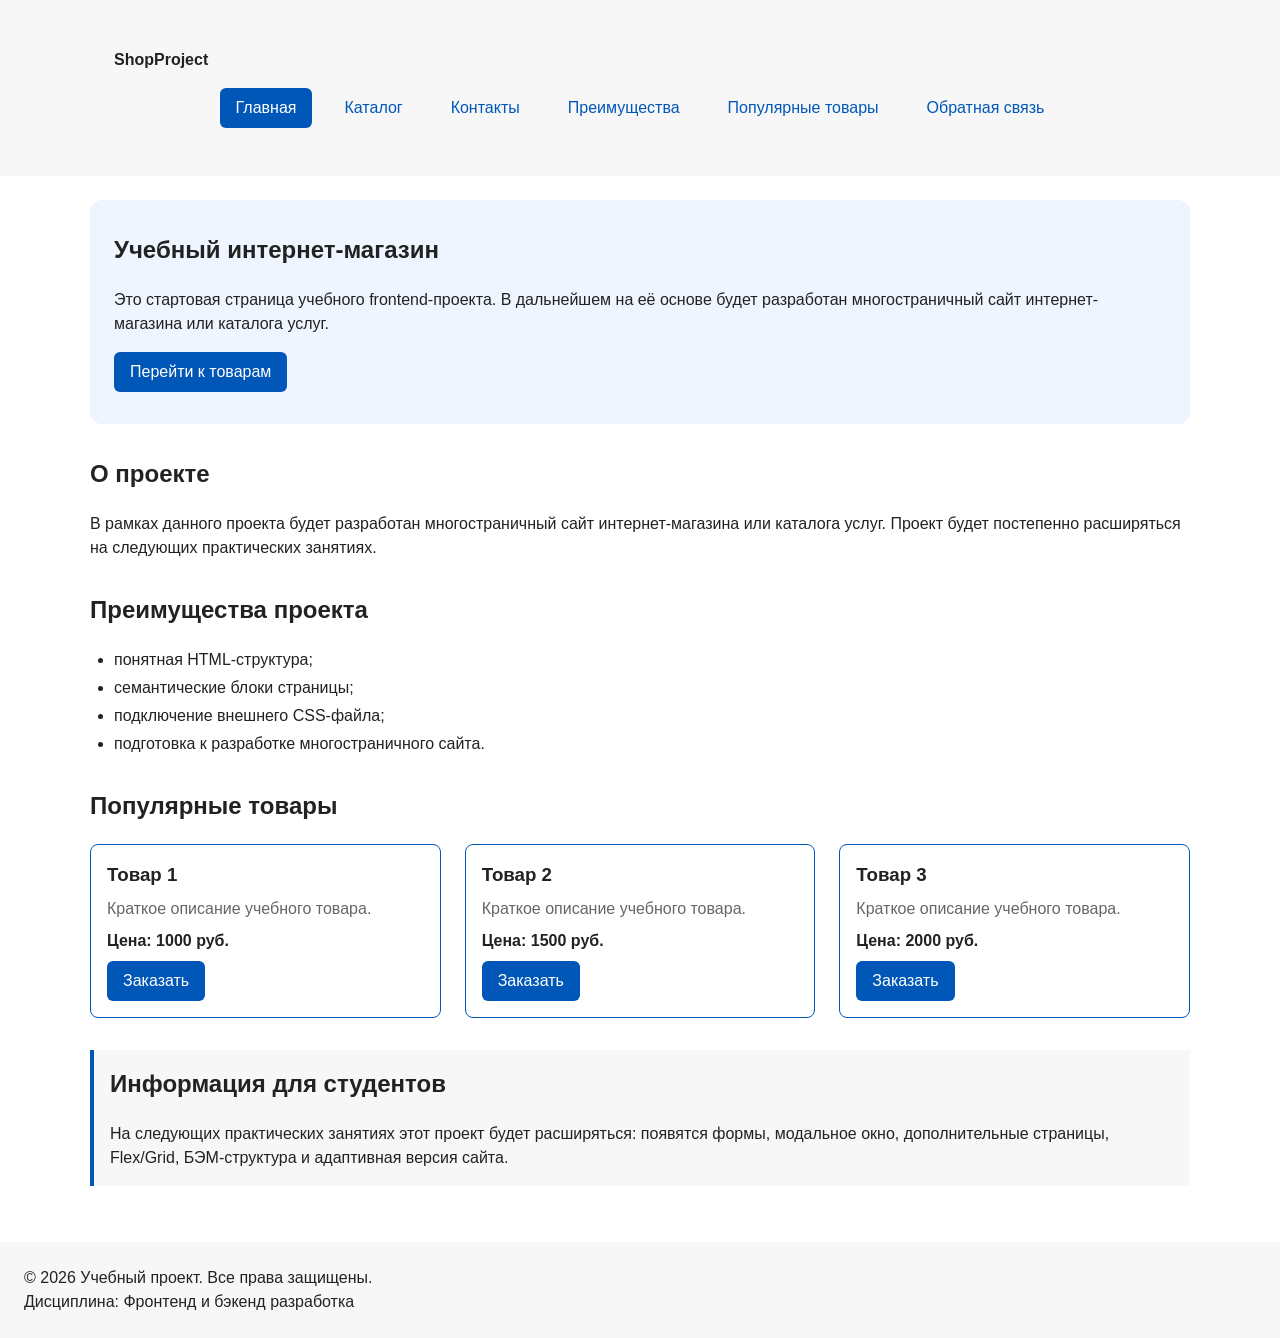
==== commit 7846e1ba: "fix1" ====
--- a/index.html
+++ b/index.html
@@ -30,7 +30,13 @@
             <a class="site-nav__link" href="contacts.html">Контакты</a>
           </li>
           <li class="site-nav__item">
+            <a class="site-nav__link" href="index.html#advantages">Преимущества</a>
+          </li>
+          <li class="site-nav__item">
             <a class="site-nav__link" href="index.html#popular">Популярные товары</a>
+          </li>
+          <li class="site-nav__item">
+            <a class="site-nav__link" href="index.html#contacts">Обратная связь</a>
           </li>
         </ul>
       </nav>
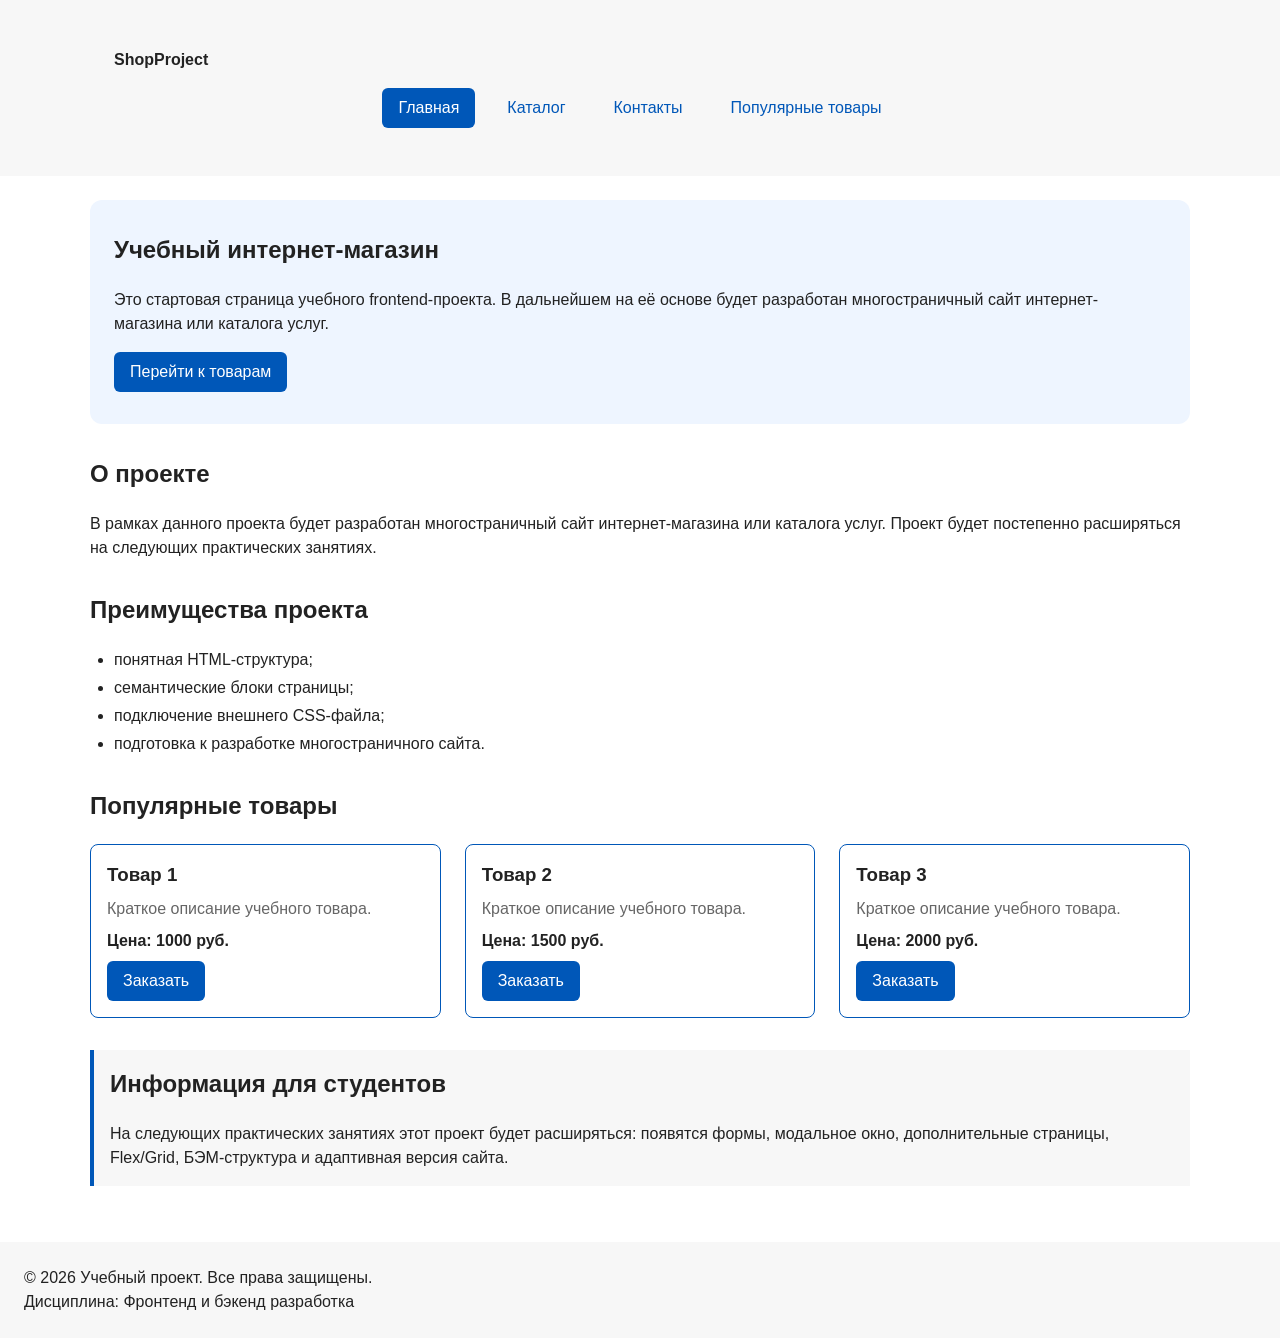
==== commit aecf6309: "fix2" ====
--- a/index.html
+++ b/index.html
@@ -30,13 +30,7 @@
             <a class="site-nav__link" href="contacts.html">Контакты</a>
           </li>
           <li class="site-nav__item">
-            <a class="site-nav__link" href="index.html#advantages">Преимущества</a>
-          </li>
-          <li class="site-nav__item">
             <a class="site-nav__link" href="index.html#popular">Популярные товары</a>
-          </li>
-          <li class="site-nav__item">
-            <a class="site-nav__link" href="index.html#contacts">Обратная связь</a>
           </li>
         </ul>
       </nav>
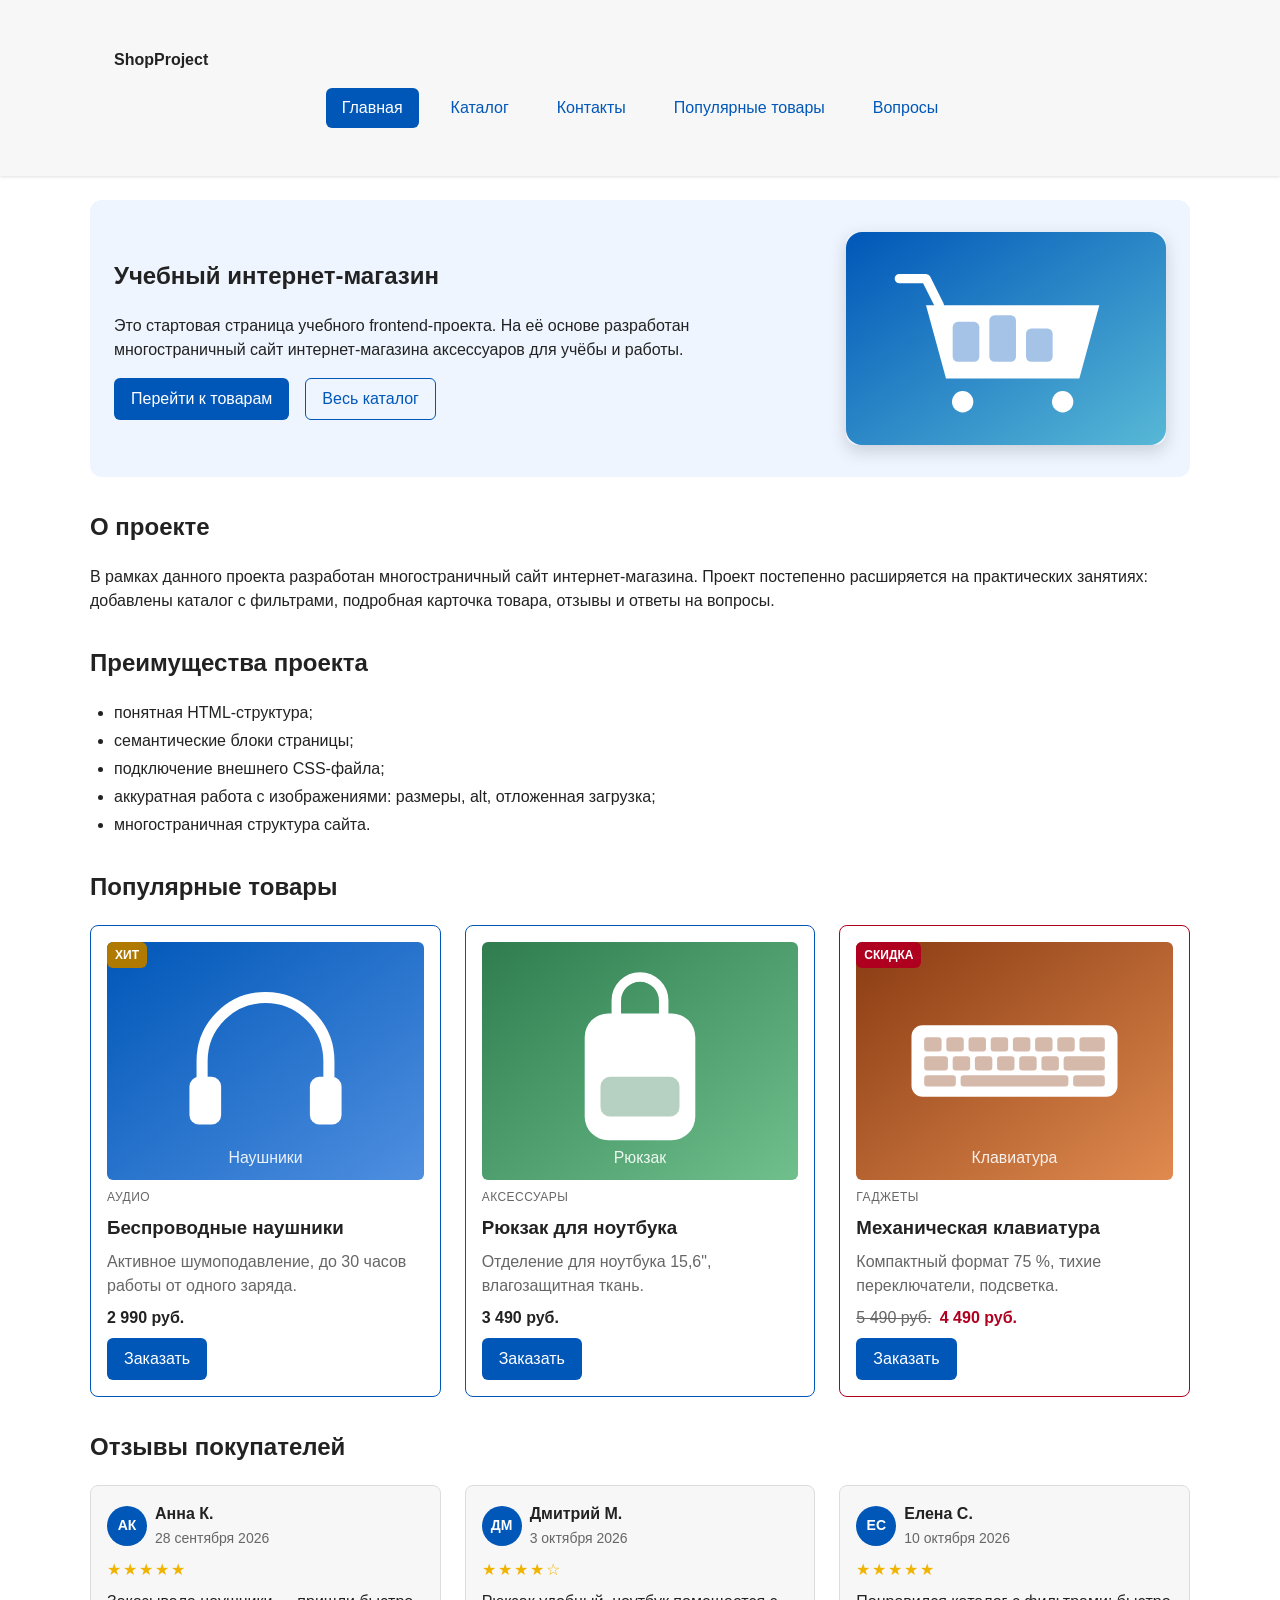
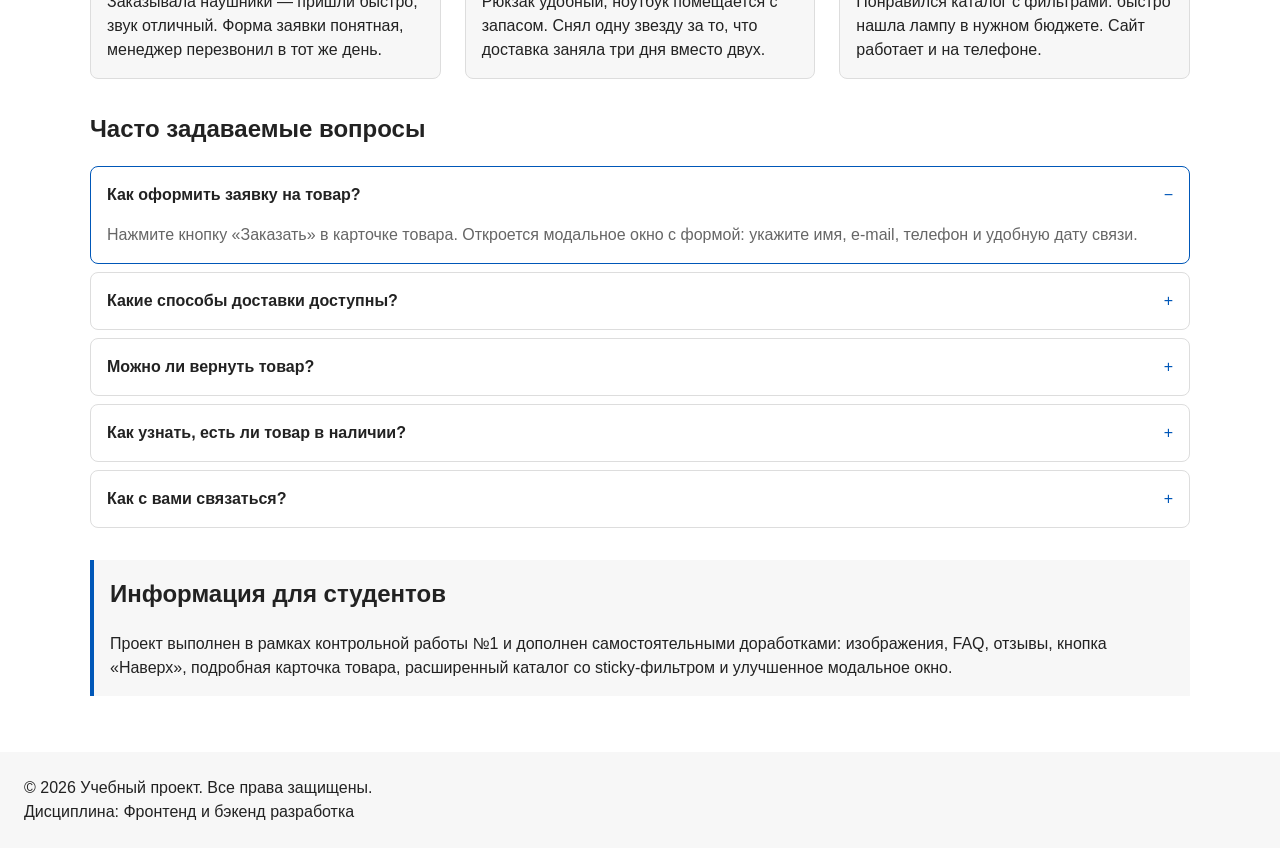
==== commit e1b35a6e: "fix: prepare HTML CSS project for submission" ====
--- a/index.html
+++ b/index.html
@@ -3,7 +3,7 @@
 <head>
   <meta charset="UTF-8">
   <meta name="viewport" content="width=device-width, initial-scale=1.0">
-  <meta name="description" content="Главная страница учебного интернет-магазина: преимущества проекта, популярные товары и форма заявки.">
+  <meta name="description" content="Главная страница учебного интернет-магазина: преимущества проекта, популярные товары, отзывы, ответы на вопросы и форма заявки.">
   <title>Учебный интернет-магазин</title>
   <link rel="stylesheet" href="css/style.css">
   <script src="js/main.js" defer></script>
@@ -32,29 +32,45 @@
           <li class="site-nav__item">
             <a class="site-nav__link" href="index.html#popular">Популярные товары</a>
           </li>
+          <li class="site-nav__item">
+            <a class="site-nav__link" href="index.html#faq">Вопросы</a>
+          </li>
         </ul>
       </nav>
     </div>
   </header>
 
-  <main>
+  <main id="top">
 
     <section class="hero">
-      <h1 class="hero__title">Учебный интернет-магазин</h1>
-      <p class="hero__text">
-        Это стартовая страница учебного frontend-проекта.
-        В дальнейшем на её основе будет разработан многостраничный сайт
-        интернет-магазина или каталога услуг.
-      </p>
-      <a class="button button--primary" href="#popular">Перейти к товарам</a>
+      <div class="hero__content">
+        <h1 class="hero__title">Учебный интернет-магазин</h1>
+        <p class="hero__text">
+          Это стартовая страница учебного frontend-проекта.
+          На её основе разработан многостраничный сайт
+          интернет-магазина аксессуаров для учёбы и работы.
+        </p>
+        <div class="hero__actions">
+          <a class="button button--primary" href="#popular">Перейти к товарам</a>
+          <a class="button button--secondary" href="catalog.html">Весь каталог</a>
+        </div>
+      </div>
+      <img
+        class="hero__image"
+        src="images/hero.svg"
+        alt="Иллюстрация: корзина с покупками"
+        width="480"
+        height="320"
+        fetchpriority="high"
+      >
     </section>
 
     <section class="section">
       <h2 class="section__title">О проекте</h2>
       <p>
-        В рамках данного проекта будет разработан многостраничный сайт
-        интернет-магазина или каталога услуг. Проект будет постепенно
-        расширяться на следующих практических занятиях.
+        В рамках данного проекта разработан многостраничный сайт
+        интернет-магазина. Проект постепенно расширяется на практических занятиях:
+        добавлены каталог с фильтрами, подробная карточка товара, отзывы и ответы на вопросы.
       </p>
     </section>
 
@@ -64,7 +80,8 @@
         <li class="advantages-list__item">понятная HTML-структура;</li>
         <li class="advantages-list__item">семантические блоки страницы;</li>
         <li class="advantages-list__item">подключение внешнего CSS-файла;</li>
-        <li class="advantages-list__item">подготовка к разработке многостраничного сайта.</li>
+        <li class="advantages-list__item">аккуратная работа с изображениями: размеры, alt, отложенная загрузка;</li>
+        <li class="advantages-list__item">многостраничная структура сайта.</li>
       </ul>
     </section>
 
@@ -73,40 +90,183 @@
 
       <div class="products-grid">
         <article class="product-card product-card--featured">
-          <h3 class="product-card__title">Товар 1</h3>
-          <p class="product-card__description">Краткое описание учебного товара.</p>
-          <p class="product-card__price">Цена: 1000 руб.</p>
-          <button class="button button--primary product-card__button" type="button" data-product="Товар 1">
-            Заказать
-          </button>
+          <span class="product-card__badge product-card__badge--hit">Хит</span>
+          <div class="product-card__media">
+            <img
+              class="product-card__image"
+              src="images/product-1.svg"
+              alt="Беспроводные наушники"
+              width="400"
+              height="300"
+              loading="lazy"
+            >
+          </div>
+          <p class="product-card__category">Аудио</p>
+          <h3 class="product-card__title">
+            <a class="product-card__link" href="product.html?id=1">Беспроводные наушники</a>
+          </h3>
+          <p class="product-card__description">Активное шумоподавление, до 30 часов работы от одного заряда.</p>
+          <p class="product-card__price">2 990 руб.</p>
+          <div class="product-card__actions">
+            <button class="button button--primary product-card__button" type="button" data-product="Беспроводные наушники">
+              Заказать
+            </button>
+          </div>
         </article>
 
         <article class="product-card product-card--featured">
-          <h3 class="product-card__title">Товар 2</h3>
-          <p class="product-card__description">Краткое описание учебного товара.</p>
-          <p class="product-card__price">Цена: 1500 руб.</p>
-          <button class="button button--primary product-card__button" type="button" data-product="Товар 2">
-            Заказать
-          </button>
-        </article>
-
-        <article class="product-card product-card--featured">
-          <h3 class="product-card__title">Товар 3</h3>
-          <p class="product-card__description">Краткое описание учебного товара.</p>
-          <p class="product-card__price">Цена: 2000 руб.</p>
-          <button class="button button--primary product-card__button" type="button" data-product="Товар 3">
-            Заказать
-          </button>
-        </article>
-      </div>
+          <div class="product-card__media">
+            <img
+              class="product-card__image"
+              src="images/product-2.svg"
+              alt="Рюкзак для ноутбука"
+              width="400"
+              height="300"
+              loading="lazy"
+            >
+          </div>
+          <p class="product-card__category">Аксессуары</p>
+          <h3 class="product-card__title">
+            <a class="product-card__link" href="product.html?id=2">Рюкзак для ноутбука</a>
+          </h3>
+          <p class="product-card__description">Отделение для ноутбука 15,6", влагозащитная ткань.</p>
+          <p class="product-card__price">3 490 руб.</p>
+          <div class="product-card__actions">
+            <button class="button button--primary product-card__button" type="button" data-product="Рюкзак для ноутбука">
+              Заказать
+            </button>
+          </div>
+        </article>
+
+        <article class="product-card product-card--featured product-card--discount">
+          <span class="product-card__badge product-card__badge--discount">Скидка</span>
+          <div class="product-card__media">
+            <img
+              class="product-card__image"
+              src="images/product-4.svg"
+              alt="Механическая клавиатура"
+              width="400"
+              height="300"
+              loading="lazy"
+            >
+          </div>
+          <p class="product-card__category">Гаджеты</p>
+          <h3 class="product-card__title">
+            <a class="product-card__link" href="product.html?id=4">Механическая клавиатура</a>
+          </h3>
+          <p class="product-card__description">Компактный формат 75 %, тихие переключатели, подсветка.</p>
+          <p class="product-card__price">
+            <s class="product-card__old-price">5 490 руб.</s>
+            4 490 руб.
+          </p>
+          <div class="product-card__actions">
+            <button class="button button--primary product-card__button" type="button" data-product="Механическая клавиатура">
+              Заказать
+            </button>
+          </div>
+        </article>
+      </div>
+    </section>
+
+    <section class="section reviews" id="reviews">
+      <h2 class="section__title">Отзывы покупателей</h2>
+
+      <div class="reviews__list">
+        <article class="review">
+          <header class="review__header">
+            <span class="review__avatar" aria-hidden="true">АК</span>
+            <div class="review__meta">
+              <p class="review__author">Анна К.</p>
+              <time class="review__date" datetime="2026-09-28">28 сентября 2026</time>
+            </div>
+          </header>
+          <p class="review__rating" aria-label="Оценка 5 из 5">★★★★★</p>
+          <p class="review__text">
+            Заказывала наушники — пришли быстро, звук отличный. Форма заявки понятная, менеджер перезвонил в тот же день.
+          </p>
+        </article>
+
+        <article class="review">
+          <header class="review__header">
+            <span class="review__avatar" aria-hidden="true">ДМ</span>
+            <div class="review__meta">
+              <p class="review__author">Дмитрий М.</p>
+              <time class="review__date" datetime="2026-10-03">3 октября 2026</time>
+            </div>
+          </header>
+          <p class="review__rating" aria-label="Оценка 4 из 5">★★★★☆</p>
+          <p class="review__text">
+            Рюкзак удобный, ноутбук помещается с запасом. Снял одну звезду за то, что доставка заняла три дня вместо двух.
+          </p>
+        </article>
+
+        <article class="review">
+          <header class="review__header">
+            <span class="review__avatar" aria-hidden="true">ЕС</span>
+            <div class="review__meta">
+              <p class="review__author">Елена С.</p>
+              <time class="review__date" datetime="2026-10-10">10 октября 2026</time>
+            </div>
+          </header>
+          <p class="review__rating" aria-label="Оценка 5 из 5">★★★★★</p>
+          <p class="review__text">
+            Понравился каталог с фильтрами: быстро нашла лампу в нужном бюджете. Сайт работает и на телефоне.
+          </p>
+        </article>
+      </div>
+    </section>
+
+    <section class="section faq" id="faq">
+      <h2 class="section__title">Часто задаваемые вопросы</h2>
+
+      <details class="faq__item" open>
+        <summary class="faq__question">Как оформить заявку на товар?</summary>
+        <div class="faq__answer">
+          <p>
+            Нажмите кнопку «Заказать» в карточке товара. Откроется модальное окно
+            с формой: укажите имя, e-mail, телефон и удобную дату связи.
+          </p>
+        </div>
+      </details>
+
+      <details class="faq__item">
+        <summary class="faq__question">Какие способы доставки доступны?</summary>
+        <div class="faq__answer">
+          <p>Курьером по Москве, в пункт выдачи или почтой по России. Способ уточняется при звонке менеджера.</p>
+        </div>
+      </details>
+
+      <details class="faq__item">
+        <summary class="faq__question">Можно ли вернуть товар?</summary>
+        <div class="faq__answer">
+          <p>Да, в течение 14 дней с момента получения, если сохранён товарный вид и упаковка.</p>
+        </div>
+      </details>
+
+      <details class="faq__item">
+        <summary class="faq__question">Как узнать, есть ли товар в наличии?</summary>
+        <div class="faq__answer">
+          <p>
+            Наличие указано на странице товара в таблице характеристик.
+            Если товара нет, кнопка «Заказать» будет недоступна.
+          </p>
+        </div>
+      </details>
+
+      <details class="faq__item">
+        <summary class="faq__question">Как с вами связаться?</summary>
+        <div class="faq__answer">
+          <p>Телефон и e-mail указаны на странице <a href="contacts.html">«Контакты»</a>.</p>
+        </div>
+      </details>
     </section>
 
     <aside class="aside-info">
       <h2 class="aside-info__title">Информация для студентов</h2>
       <p class="aside-info__text">
-        На следующих практических занятиях этот проект будет расширяться:
-        появятся формы, модальное окно, дополнительные страницы, Flex/Grid,
-        БЭМ-структура и адаптивная версия сайта.
+        Проект выполнен в рамках контрольной работы №1 и дополнен самостоятельными
+        доработками: изображения, FAQ, отзывы, кнопка «Наверх», подробная карточка
+        товара, расширенный каталог со sticky-фильтром и улучшенное модальное окно.
       </p>
     </aside>
 
@@ -117,8 +277,19 @@
     <p class="site-footer__text">Дисциплина: Фронтенд и бэкенд разработка</p>
   </footer>
 
+  <button class="to-top" id="to-top" type="button" aria-label="Наверх" title="Наверх">
+    <span class="to-top__icon" aria-hidden="true">&#8593;</span>
+  </button>
+
   <dialog class="order-dialog" id="order-dialog" aria-labelledby="order-dialog-title">
+    <button class="order-dialog__close" type="button" id="close-order-dialog" aria-label="Закрыть окно">
+      &times;
+    </button>
+
     <h2 class="order-dialog__title" id="order-dialog-title">Оформление заявки</h2>
+    <p class="order-dialog__product" id="order-dialog-product" hidden>
+      Товар: <strong id="order-dialog-product-name"></strong>
+    </p>
 
     <form class="order-form" id="order-form" action="#" method="post" novalidate>
       <input id="selected-product" name="selected-product" type="hidden">
@@ -133,8 +304,10 @@
           placeholder="Введите ваше имя"
           minlength="2"
           autocomplete="given-name"
+          aria-describedby="order-name-error"
           required
         >
+        <small class="order-form__error" id="order-name-error"></small>
       </div>
 
       <div class="order-form__field">
@@ -146,8 +319,10 @@
           type="email"
           placeholder="example@mail.ru"
           autocomplete="email"
+          aria-describedby="order-email-error"
           required
         >
+        <small class="order-form__error" id="order-email-error"></small>
       </div>
 
       <div class="order-form__field">
@@ -160,9 +335,11 @@
           inputmode="tel"
           placeholder="+7 (900) 000-00-00"
           pattern="^\+7 \(\d{3}\) \d{3}-\d{2}-\d{2}$"
+          aria-describedby="order-phone-hint order-phone-error"
           required
         >
-        <small class="order-form__hint">Формат: +7 (900) 000-00-00</small>
+        <small class="order-form__hint" id="order-phone-hint">Формат: +7 (900) 000-00-00</small>
+        <small class="order-form__error" id="order-phone-error"></small>
       </div>
 
       <div class="order-form__field">
@@ -172,12 +349,13 @@
 
       <div class="order-form__field">
         <label class="order-form__label" for="order-topic">Тема заявки</label>
-        <select class="order-form__select" id="order-topic" name="topic" required>
+        <select class="order-form__select" id="order-topic" name="topic" aria-describedby="order-topic-error" required>
           <option value="">Выберите тему</option>
           <option value="product">Заказ товара</option>
           <option value="consultation">Консультация</option>
           <option value="delivery">Доставка</option>
         </select>
+        <small class="order-form__error" id="order-topic-error"></small>
       </div>
 
       <div class="order-form__field">
@@ -198,10 +376,12 @@
             id="order-agreement"
             name="agreement"
             type="checkbox"
+            aria-describedby="order-agreement-error"
             required
           >
           Я согласен на обработку данных
         </label>
+        <small class="order-form__error" id="order-agreement-error"></small>
       </div>
 
       <div class="order-form__actions">
@@ -209,14 +389,14 @@
           Отправить заявку
         </button>
 
-        <button class="button button--secondary" type="button" id="close-order-dialog">
-          Закрыть
+        <button class="button button--secondary" type="button" id="cancel-order-dialog">
+          Отмена
         </button>
       </div>
     </form>
   </dialog>
 
-  <p class="success-message" id="success-message" hidden>
+  <p class="success-message" id="success-message" role="status" aria-live="polite" hidden>
     Форма успешно отправлена!
   </p>
 
--- a/css/style.css
+++ b/css/style.css
@@ -15,6 +15,8 @@
   --color-danger: #b00020;
   --color-success: #168a2f;
   --color-success-bg: #eefaf0;
+  --color-warning: #b07a00;
+  --color-star: #f0b400;
   --color-white: #ffffff;
 
   /* Отступы */
@@ -29,8 +31,18 @@
   --radius-md: 8px;
   --radius-lg: 12px;
 
+  /* Тени */
+  --shadow-sm: 0 1px 3px rgba(0, 0, 0, 0.12);
+  --shadow-md: 0 6px 18px rgba(0, 0, 0, 0.16);
+
   /* Размеры */
   --container-width: 1100px;
+  --header-offset: 170px; /* высота липкой шапки + запас */
+
+  /* Слои */
+  --z-header: 80;
+  --z-to-top: 90;
+  --z-toast: 100;
 }
 
 /* ===================================
@@ -43,6 +55,13 @@
 
 html {
   scroll-behavior: smooth;
+  scroll-padding-top: var(--header-offset);  /* якорные ссылки не прячутся под шапкой */
+}
+
+@media (prefers-reduced-motion: reduce) {
+  html {
+    scroll-behavior: auto;
+  }
 }
 
 body {
@@ -57,6 +76,13 @@
   padding: var(--space-lg);
 }
 
+/* Изображения не вылезают за контейнер и не ломают раскладку */
+img {
+  display: block;
+  max-width: 100%;
+  height: auto;
+}
+
 a {
   color: var(--color-primary);
 }
@@ -83,13 +109,14 @@
 .button {
   display: inline-block;
   padding: var(--space-sm) var(--space-md);
-  border: none;
+  border: 1px solid transparent;
   border-radius: var(--radius-sm);
   font: inherit;
   color: var(--color-white);
   background-color: var(--color-primary);
   text-decoration: none;
   cursor: pointer;
+  transition: background-color 0.15s ease, color 0.15s ease;
 }
 
 .button:hover {
@@ -102,6 +129,10 @@
   outline-offset: 3px;
 }
 
+.button:active {
+  transform: translateY(1px);
+}
+
 .button--primary {
   color: var(--color-white);
   background-color: var(--color-primary);
@@ -114,7 +145,7 @@
 .button--secondary {
   color: var(--color-primary);
   background-color: transparent;
-  border: 1px solid var(--color-primary);
+  border-color: var(--color-primary);
 }
 
 .button--secondary:hover {
@@ -136,6 +167,13 @@
 .site-footer {
   padding: var(--space-lg);
   background-color: var(--color-surface);
+}
+
+.site-header {
+  position: sticky;
+  top: 0;
+  z-index: var(--z-header);
+  box-shadow: var(--shadow-sm);
 }
 
 .site-header__inner {
@@ -203,6 +241,7 @@
   color: var(--color-primary);
 }
 
+.breadcrumbs__link--next::before,
 .breadcrumbs__current::before {
   content: " / ";
   color: var(--color-muted);
@@ -216,12 +255,28 @@
   max-width: var(--container-width);
   margin: 0 auto var(--space-xl);
   padding: var(--space-xl) var(--space-lg);
+  display: grid;
+  grid-template-columns: 1fr auto;
+  gap: var(--space-lg);
+  align-items: center;
   background-color: var(--color-surface-accent);
   border-radius: var(--radius-lg);
 }
 
 .hero__title {
   margin-top: 0;
+}
+
+.hero__actions {
+  display: flex;
+  flex-wrap: wrap;
+  gap: var(--space-md);
+}
+
+.hero__image {
+  width: 320px;
+  border-radius: var(--radius-lg);
+  box-shadow: var(--shadow-md);
 }
 
 .section {
@@ -272,6 +327,7 @@
 }
 
 .product-card {
+  position: relative; /* контейнер для бейджа */
   display: flex;
   flex-direction: column;
   gap: var(--space-sm);
@@ -279,10 +335,12 @@
   border: 1px solid var(--color-border);
   border-radius: var(--radius-md);
   background-color: var(--color-bg);
+  transition: border-color 0.15s ease, box-shadow 0.15s ease;
 }
 
 .product-card:hover {
   border-color: var(--color-primary);
+  box-shadow: var(--shadow-md);
 }
 
 .product-card--featured {
@@ -293,9 +351,102 @@
   border-color: var(--color-danger);
 }
 
+.product-card--out-of-stock {
+  opacity: 0.75;
+}
+
+.product-card--out-of-stock .product-card__image {
+  filter: grayscale(1);
+}
+
+.product-card--hidden {
+  display: none;
+}
+
+.product-card__badge {
+  position: absolute;
+  top: var(--space-md);
+  left: var(--space-md);
+  z-index: 1;
+  padding: 4px 8px;
+  font-size: 12px;
+  font-weight: 700;
+  text-transform: uppercase;
+  color: var(--color-white);
+  background-color: var(--color-primary);
+  border-radius: var(--radius-sm);
+}
+
+.product-card__badge--hit {
+  background-color: var(--color-warning);
+}
+
+.product-card__badge--new {
+  background-color: var(--color-success);
+}
+
+.product-card__badge--discount {
+  background-color: var(--color-danger);
+}
+
+.product-card__badge--muted {
+  background-color: var(--color-muted);
+}
+
+.product-card__media {
+  border-radius: var(--radius-sm);
+  overflow: hidden;
+}
+
+.product-card__image {
+  width: 100%;
+  aspect-ratio: 4 / 3;
+  object-fit: cover;
+  transition: transform 0.2s ease;
+}
+
+.product-card:hover .product-card__image {
+  transform: scale(1.03);
+}
+
+.product-card__category {
+  margin: 0;
+  font-size: 12px;
+  text-transform: uppercase;
+  letter-spacing: 0.04em;
+  color: var(--color-muted);
+}
+
 .product-card__title {
   margin: 0;
   color: var(--color-text);
+}
+
+.product-card__link {
+  color: inherit;
+  text-decoration: none;
+}
+
+/* Ссылка растягивается на всю карточку: клик в любом месте открывает товар */
+.product-card__link::after {
+  content: "";
+  position: absolute;
+  inset: 0;
+  z-index: 1;
+}
+
+.product-card:hover .product-card__link,
+.product-card__link:focus-visible {
+  color: var(--color-primary);
+}
+
+.product-card__link:focus-visible {
+  outline: none;
+}
+
+.product-card:has(.product-card__link:focus-visible) {
+  outline: 2px solid var(--color-primary);
+  outline-offset: 3px;
 }
 
 .product-card__description {
@@ -312,9 +463,19 @@
   color: var(--color-danger);
 }
 
-.product-card__button {
+.product-card__old-price {
+  margin-right: var(--space-xs);
+  font-weight: 400;
+  color: var(--color-muted);
+}
+
+.product-card__actions {
+  position: relative;
+  z-index: 2; /* кнопка «Заказать» поверх растянутой ссылки */
+  display: flex;
+  flex-wrap: wrap;
+  gap: var(--space-sm);
   margin-top: auto;
-  align-self: flex-start;
 }
 
 /* ===================================
@@ -328,10 +489,13 @@
   grid-template-columns: 260px 1fr;
   grid-template-areas: "filters products";
   gap: var(--space-lg);
+  align-items: start; /* иначе sticky не работает: колонка растянется на всю высоту */
 }
 
 .catalog-filters {
   grid-area: filters;
+  position: sticky;
+  top: var(--header-offset);
   padding: var(--space-md);
   border: 1px solid var(--color-border);
   border-radius: var(--radius-md);
@@ -345,6 +509,13 @@
 
 .catalog-products {
   grid-area: products;
+}
+
+.catalog-products__empty {
+  padding: var(--space-md);
+  border: 1px dashed var(--color-border);
+  border-radius: var(--radius-md);
+  color: var(--color-muted);
 }
 
 .filters-form {
@@ -376,23 +547,423 @@
   font: inherit;
 }
 
-/* ===================================
-   9. Модальное окно и форма заявки
+.filters-form__input:focus-visible,
+.filters-form__checkbox:focus-visible {
+  outline: 2px solid var(--color-primary);
+  outline-offset: 3px;
+}
+
+.filters-form__count {
+  margin: 0;
+  font-size: 14px;
+  color: var(--color-muted);
+}
+
+.filters-form__actions {
+  display: flex;
+  flex-wrap: wrap;
+  gap: var(--space-sm);
+}
+
+/* ===================================
+   9. Страница товара
+   =================================== */
+
+.product {
+  max-width: var(--container-width);
+  margin: 0 auto var(--space-xl);
+  display: grid;
+  grid-template-columns: minmax(0, 1fr) minmax(0, 1fr);
+  gap: var(--space-xl);
+  align-items: start;
+}
+
+.product__gallery {
+  margin: 0;
+}
+
+.product__image {
+  width: 100%;
+  aspect-ratio: 4 / 3;
+  object-fit: cover;
+  border-radius: var(--radius-lg);
+  box-shadow: var(--shadow-sm);
+}
+
+.product__caption {
+  margin-top: var(--space-sm);
+  font-size: 14px;
+  color: var(--color-muted);
+}
+
+.product__category {
+  margin: 0 0 var(--space-xs);
+  font-size: 12px;
+  text-transform: uppercase;
+  letter-spacing: 0.04em;
+  color: var(--color-muted);
+}
+
+.product__title {
+  margin: 0 0 var(--space-sm);
+}
+
+.product__badge {
+  display: inline-block;
+  padding: 4px 8px;
+  font-size: 12px;
+  font-weight: 700;
+  text-transform: uppercase;
+  color: var(--color-white);
+  background-color: var(--color-primary);
+  border-radius: var(--radius-sm);
+}
+
+.product__badge--hit {
+  background-color: var(--color-warning);
+}
+
+.product__badge--new {
+  background-color: var(--color-success);
+}
+
+.product__badge--discount {
+  background-color: var(--color-danger);
+}
+
+.product__badge--muted {
+  background-color: var(--color-muted);
+}
+
+.product__old-price {
+  margin-right: var(--space-sm);
+  font-size: 18px;
+  font-weight: 400;
+  color: var(--color-muted);
+}
+
+.product__rating {
+  display: flex;
+  align-items: center;
+  gap: var(--space-sm);
+  margin: var(--space-md) 0;
+}
+
+.product__stars {
+  color: var(--color-star);
+  letter-spacing: 2px;
+}
+
+.product__rating-value {
+  font-weight: 700;
+}
+
+.product__price {
+  margin: 0 0 var(--space-sm);
+  font-size: 28px;
+  font-weight: 700;
+}
+
+.product__availability {
+  margin: 0 0 var(--space-md);
+  font-weight: 700;
+}
+
+.product__availability--in-stock {
+  color: var(--color-success);
+}
+
+.product__availability--out-of-stock {
+  color: var(--color-danger);
+}
+
+.product__description {
+  margin: 0 0 var(--space-md);
+}
+
+.product__features {
+  margin: 0 0 var(--space-lg);
+  padding-left: var(--space-lg);
+}
+
+.product__feature {
+  margin-bottom: var(--space-xs);
+}
+
+.product__actions {
+  display: flex;
+  flex-wrap: wrap;
+  gap: var(--space-md);
+}
+
+.product-table {
+  width: 100%;
+  border-collapse: collapse;
+  border: 1px solid var(--color-border);
+}
+
+.product-table__caption {
+  padding: var(--space-sm);
+  text-align: left;
+  font-weight: 700;
+  color: var(--color-muted);
+}
+
+.product-table__head,
+.product-table__cell {
+  padding: var(--space-sm) var(--space-md);
+  text-align: left;
+  border-bottom: 1px solid var(--color-border);
+}
+
+.product-table__head {
+  background-color: var(--color-surface);
+}
+
+.product-table tbody tr:nth-child(even) {
+  background-color: var(--color-surface);
+}
+
+.product-table tbody tr:hover {
+  background-color: var(--color-surface-accent);
+}
+
+/* ===================================
+   10. Отзывы
+   =================================== */
+
+.reviews__list {
+  display: grid;
+  grid-template-columns: repeat(auto-fit, minmax(280px, 1fr));
+  gap: var(--space-lg);
+}
+
+.review {
+  display: flex;
+  flex-direction: column;
+  gap: var(--space-sm);
+  padding: var(--space-md);
+  border: 1px solid var(--color-border);
+  border-radius: var(--radius-md);
+  background-color: var(--color-surface);
+}
+
+.review__header {
+  display: flex;
+  align-items: center;
+  gap: var(--space-sm);
+}
+
+.review__avatar {
+  display: inline-flex;
+  align-items: center;
+  justify-content: center;
+  width: 40px;
+  height: 40px;
+  flex-shrink: 0;
+  font-size: 14px;
+  font-weight: 700;
+  color: var(--color-white);
+  background-color: var(--color-primary);
+  border-radius: 50%;
+}
+
+.review__author {
+  margin: 0;
+  font-weight: 700;
+}
+
+.review__date {
+  font-size: 14px;
+  color: var(--color-muted);
+}
+
+.review__rating {
+  margin: 0;
+  color: var(--color-star);
+  letter-spacing: 2px;
+}
+
+.review__text {
+  margin: 0;
+}
+
+/* ===================================
+   11. Часто задаваемые вопросы
+   =================================== */
+
+.faq__item {
+  margin-bottom: var(--space-sm);
+  border: 1px solid var(--color-border);
+  border-radius: var(--radius-md);
+  background-color: var(--color-bg);
+}
+
+.faq__item[open] {
+  border-color: var(--color-primary);
+}
+
+.faq__question {
+  padding: var(--space-md);
+  font-weight: 700;
+  cursor: pointer;
+  list-style: none; /* убираем стандартный треугольник */
+}
+
+.faq__question::-webkit-details-marker {
+  display: none;
+}
+
+.faq__question::after {
+  content: "+";
+  float: right;
+  font-weight: 400;
+  color: var(--color-primary);
+}
+
+.faq__item[open] .faq__question::after {
+  content: "\2212"; /* минус */
+}
+
+.faq__question:hover {
+  color: var(--color-primary);
+}
+
+.faq__question:focus-visible {
+  outline: 2px solid var(--color-primary);
+  outline-offset: -2px;
+  border-radius: var(--radius-md);
+}
+
+.faq__answer {
+  padding: 0 var(--space-md) var(--space-md);
+  color: var(--color-muted);
+}
+
+.faq__answer p {
+  margin: 0;
+}
+
+/* ===================================
+   12. Кнопка «Наверх»
+   =================================== */
+
+.to-top {
+  position: fixed;
+  right: var(--space-lg);
+  bottom: var(--space-lg);
+  z-index: var(--z-to-top);
+  width: 48px;
+  height: 48px;
+  border: none;
+  border-radius: 50%;
+  font-size: 22px;
+  color: var(--color-white);
+  background-color: var(--color-primary);
+  box-shadow: var(--shadow-md);
+  cursor: pointer;
+  opacity: 0;
+  visibility: hidden;
+  transform: translateY(12px);
+  transition: opacity 0.2s ease, transform 0.2s ease, visibility 0.2s;
+}
+
+.to-top--visible {
+  opacity: 1;
+  visibility: visible;
+  transform: translateY(0);
+}
+
+.to-top:hover {
+  background-color: var(--color-primary-dark);
+}
+
+.to-top:focus-visible {
+  outline: 2px solid var(--color-primary);
+  outline-offset: 3px;
+}
+
+.to-top__icon {
+  line-height: 1;
+}
+
+/* ===================================
+   13. Модальное окно и форма заявки
    =================================== */
 
 .order-dialog {
+  position: fixed; /* окно не зависит от прокрутки; крестик позиционируется от него */
+  inset: 0;
+  margin: auto;
   width: min(100% - 32px, 560px);
+  max-height: calc(100vh - 32px);
+  overflow: auto;
   padding: var(--space-lg);
   border: none;
   border-radius: var(--radius-lg);
+  box-shadow: var(--shadow-md);
+}
+
+.order-dialog[open] {
+  animation: order-dialog-open 0.2s ease-out;
 }
 
 .order-dialog::backdrop {
   background-color: rgba(0, 0, 0, 0.5);
+  backdrop-filter: blur(2px);
+}
+
+@keyframes order-dialog-open {
+  from {
+    opacity: 0;
+    transform: translateY(16px);
+  }
+  to {
+    opacity: 1;
+    transform: translateY(0);
+  }
+}
+
+@media (prefers-reduced-motion: reduce) {
+  .order-dialog[open] {
+    animation: none;
+  }
+}
+
+.order-dialog__close {
+  position: absolute;
+  top: var(--space-md);
+  right: var(--space-md);
+  width: 36px;
+  height: 36px;
+  border: none;
+  border-radius: 50%;
+  font-size: 24px;
+  line-height: 1;
+  color: var(--color-muted);
+  background-color: transparent;
+  cursor: pointer;
+}
+
+.order-dialog__close:hover {
+  color: var(--color-text);
+  background-color: var(--color-surface);
+}
+
+.order-dialog__close:focus-visible {
+  outline: 2px solid var(--color-primary);
+  outline-offset: 2px;
 }
 
 .order-dialog__title {
-  margin-top: 0;
+  margin: 0 var(--space-xl) var(--space-sm) 0;
+}
+
+.order-dialog__product {
+  margin: 0 0 var(--space-md);
+  padding: var(--space-sm) var(--space-md);
+  border-left: 4px solid var(--color-primary);
+  background-color: var(--color-surface-accent);
 }
 
 .order-form__field {
@@ -439,6 +1010,7 @@
 .order-form__select[aria-invalid="true"],
 .order-form__textarea[aria-invalid="true"] {
   border-color: var(--color-danger);
+  background-color: #fff5f6;
 }
 
 .order-form__hint {
@@ -447,16 +1019,74 @@
   color: var(--color-muted);
 }
 
+.order-form__error {
+  display: block;
+  margin-top: var(--space-xs);
+  color: var(--color-danger);
+}
+
+.order-form__error:empty {
+  display: none;
+}
+
 .order-form__actions {
   display: flex;
+  flex-wrap: wrap;
   gap: var(--space-md);
   margin-top: var(--space-lg);
 }
 
 .success-message {
-  max-width: var(--container-width);
-  margin: var(--space-lg) auto;
+  position: fixed;
+  left: 50%;
+  bottom: var(--space-lg);
+  z-index: var(--z-toast);
+  width: min(100% - 32px, 480px);
+  margin: 0;
   padding: var(--space-md);
+  transform: translateX(-50%);
   border-left: 4px solid var(--color-success);
+  border-radius: var(--radius-md);
   background-color: var(--color-success-bg);
-}
+  box-shadow: var(--shadow-md);
+}
+
+/* ===================================
+   14. Адаптация под узкие экраны
+   =================================== */
+
+@media (max-width: 900px) {
+  .products-grid {
+    grid-template-columns: repeat(2, 1fr);
+  }
+
+  .hero {
+    grid-template-columns: 1fr;
+  }
+
+  .hero__image {
+    width: 100%;
+    max-width: 320px;
+  }
+
+  .product {
+    grid-template-columns: 1fr;
+  }
+}
+
+@media (max-width: 700px) {
+  .products-grid {
+    grid-template-columns: 1fr;
+  }
+
+  .catalog-layout {
+    grid-template-columns: 1fr;
+    grid-template-areas:
+      "filters"
+      "products";
+  }
+
+  .catalog-filters {
+    position: static;
+  }
+}
